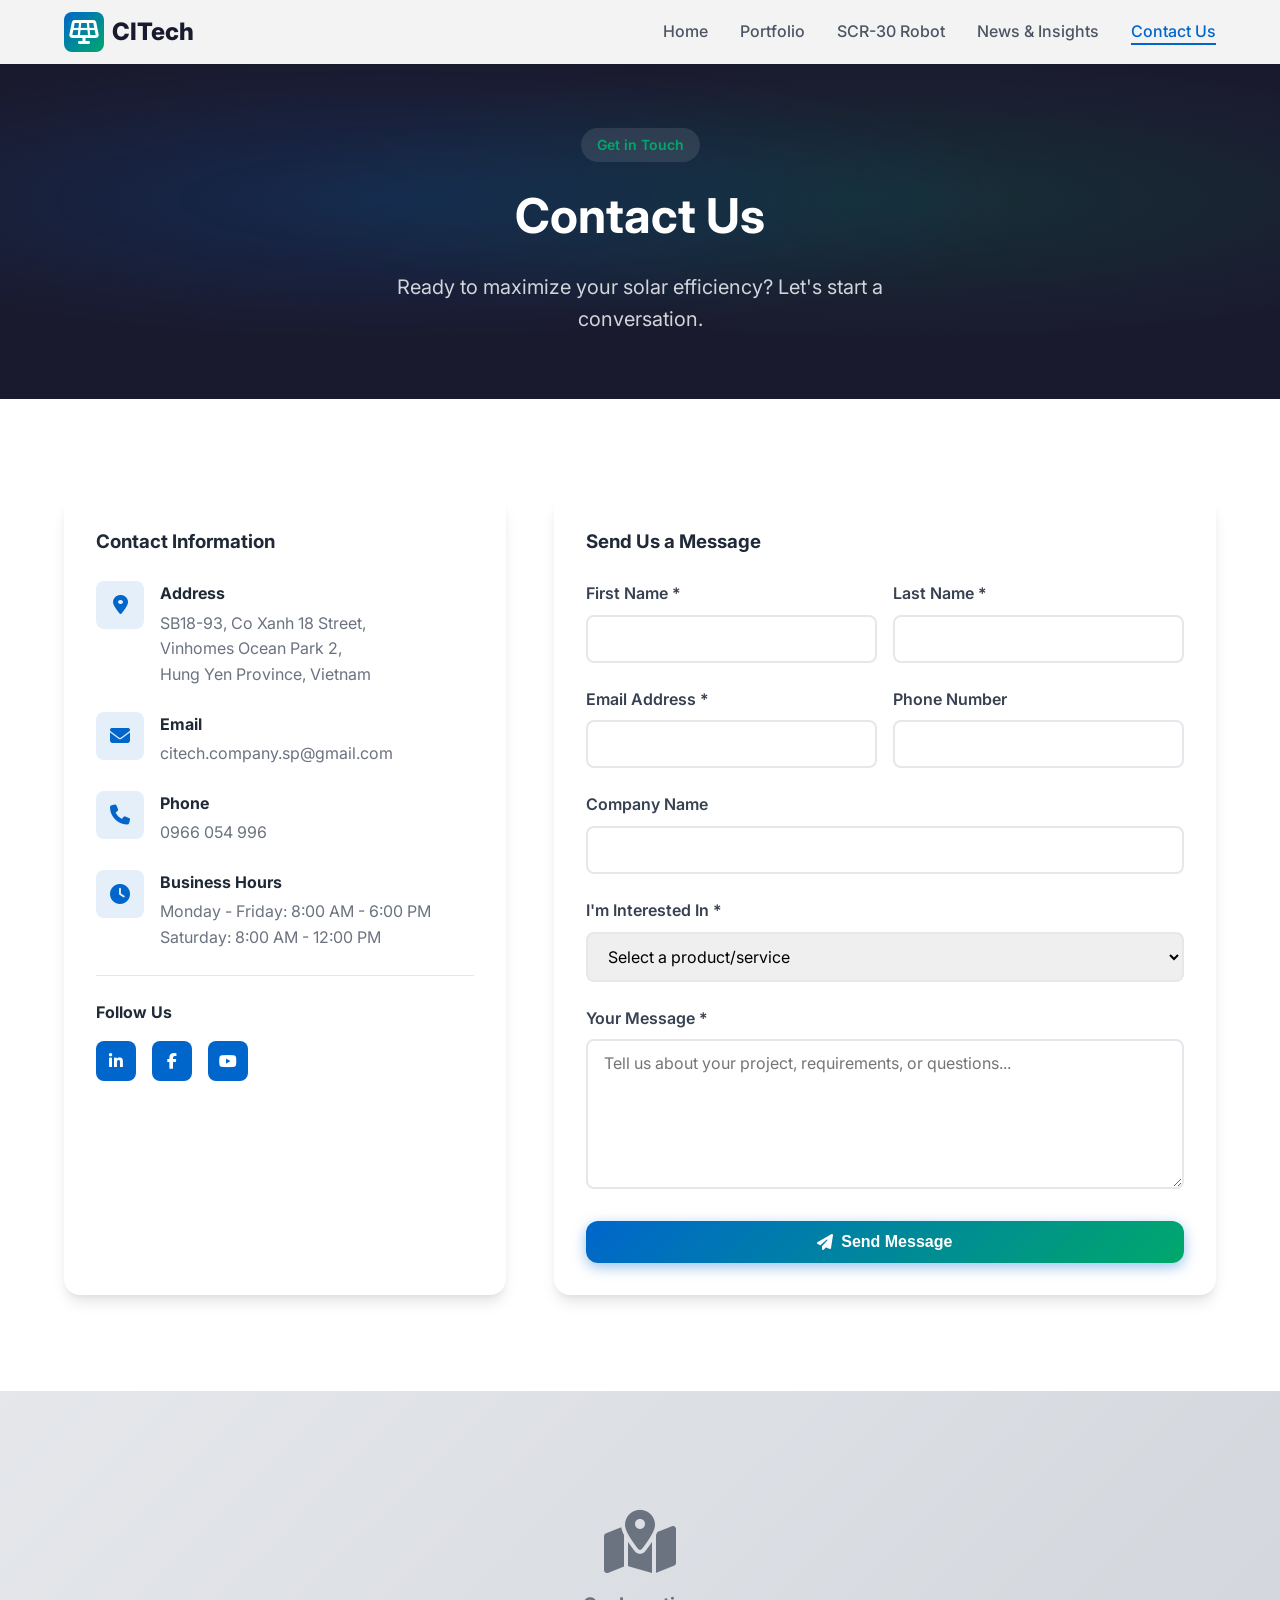
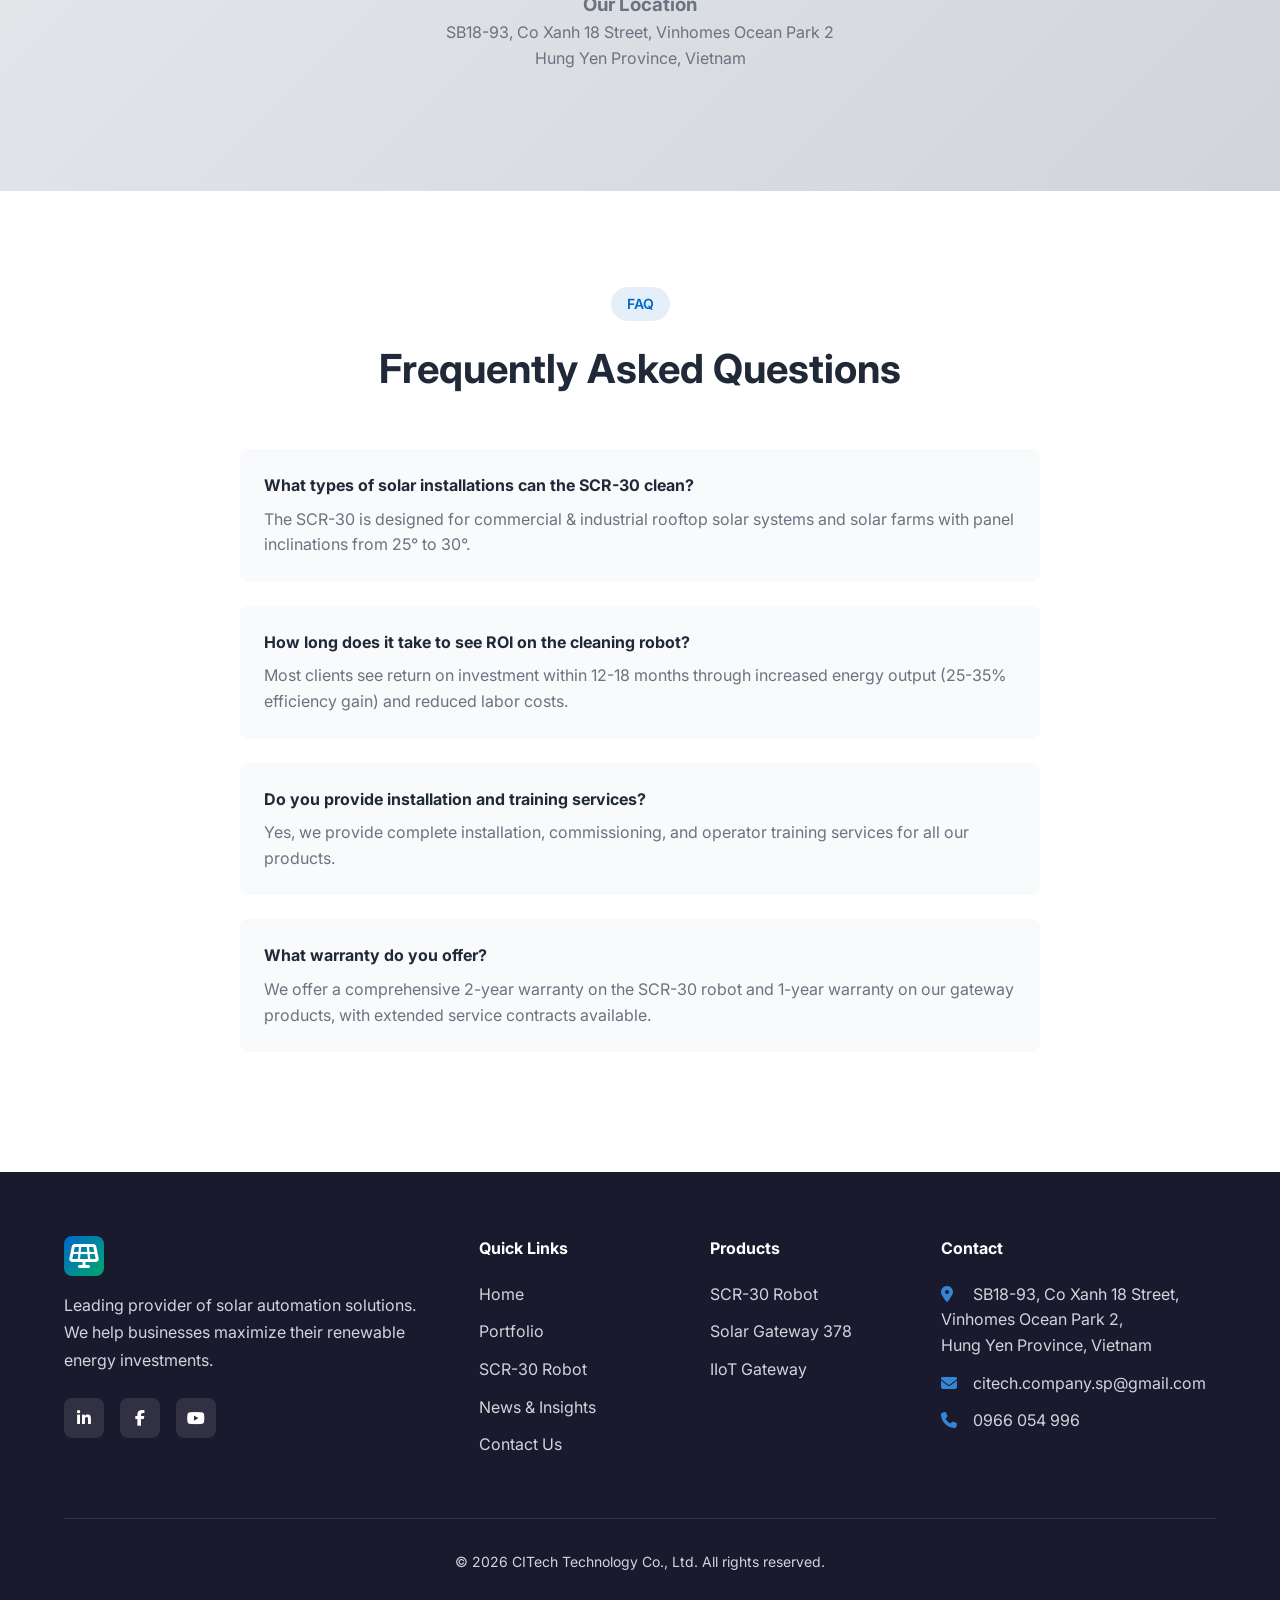
==== contact.html @ 05048d1f "Initial commit: CITech website with 5 pages" ====
<!DOCTYPE html>
<html lang="en">
<head>
    <meta charset="UTF-8">
    <meta name="viewport" content="width=device-width, initial-scale=1.0">
    <title>Contact Us - CITech</title>
    <link rel="stylesheet" href="css/style.css">
    <link rel="preconnect" href="https://fonts.googleapis.com">
    <link rel="preconnect" href="https://fonts.gstatic.com" crossorigin>
    <link href="https://fonts.googleapis.com/css2?family=Inter:wght@300;400;500;600;700;800&display=swap" rel="stylesheet">
    <link rel="stylesheet" href="https://cdnjs.cloudflare.com/ajax/libs/font-awesome/6.4.0/css/all.min.css">
</head>
<body>
    <!-- Navigation -->
    <nav class="navbar">
        <div class="container nav-container">
            <a href="index.html" class="logo">
                <span class="logo-icon"><i class="fas fa-solar-panel"></i></span>
                <span class="logo-text">CITech</span>
            </a>
            <button class="nav-toggle" id="navToggle">
                <span></span>
                <span></span>
                <span></span>
            </button>
            <ul class="nav-menu" id="navMenu">
                <li><a href="index.html" class="nav-link">Home</a></li>
                <li><a href="portfolio.html" class="nav-link">Portfolio</a></li>
                <li><a href="scr30.html" class="nav-link">SCR-30 Robot</a></li>
                <li><a href="news.html" class="nav-link">News & Insights</a></li>
                <li><a href="contact.html" class="nav-link active">Contact Us</a></li>
            </ul>
        </div>
    </nav>

    <!-- Page Header -->
    <header class="page-header">
        <div class="container">
            <div class="page-header-content">
                <span class="section-tag" style="background: rgba(255,255,255,0.1); color: var(--secondary);">Get in Touch</span>
                <h1>Contact Us</h1>
                <p>Ready to maximize your solar efficiency? Let's start a conversation.</p>
            </div>
        </div>
    </header>

    <!-- Contact Section -->
    <section class="section">
        <div class="container">
            <div class="contact-grid">
                <!-- Contact Info -->
                <div class="contact-info-card">
                    <h3 style="margin-bottom: 1.5rem; color: var(--gray-900);">Contact Information</h3>
                    
                    <div class="contact-info-item">
                        <div class="contact-info-icon">
                            <i class="fas fa-map-marker-alt"></i>
                        </div>
                        <div class="contact-info-content">
                            <h4>Address</h4>
                            <p>SB18-93, Co Xanh 18 Street,<br>Vinhomes Ocean Park 2,<br>Hung Yen Province, Vietnam</p>
                        </div>
                    </div>

                    <div class="contact-info-item">
                        <div class="contact-info-icon">
                            <i class="fas fa-envelope"></i>
                        </div>
                        <div class="contact-info-content">
                            <h4>Email</h4>
                            <p><a href="mailto:citech.company.sp@gmail.com">citech.company.sp@gmail.com</a></p>
                        </div>
                    </div>

                    <div class="contact-info-item">
                        <div class="contact-info-icon">
                            <i class="fas fa-phone"></i>
                        </div>
                        <div class="contact-info-content">
                            <h4>Phone</h4>
                            <p><a href="tel:+84966054996">0966 054 996</a></p>
                        </div>
                    </div>

                    <div class="contact-info-item">
                        <div class="contact-info-icon">
                            <i class="fas fa-clock"></i>
                        </div>
                        <div class="contact-info-content">
                            <h4>Business Hours</h4>
                            <p>Monday - Friday: 8:00 AM - 6:00 PM<br>Saturday: 8:00 AM - 12:00 PM</p>
                        </div>
                    </div>

                    <hr style="border: none; border-top: 1px solid var(--gray-300); margin: 1.5rem 0;">

                    <h4 style="margin-bottom: 1rem; color: var(--gray-900);">Follow Us</h4>
                    <div class="social-links">
                        <a href="#" class="social-link" style="background: var(--primary);"><i class="fab fa-linkedin-in"></i></a>
                        <a href="#" class="social-link" style="background: var(--primary);"><i class="fab fa-facebook-f"></i></a>
                        <a href="#" class="social-link" style="background: var(--primary);"><i class="fab fa-youtube"></i></a>
                    </div>
                </div>

                <!-- Contact Form -->
                <div class="contact-form-card">
                    <h3 style="margin-bottom: 1.5rem; color: var(--gray-900);">Send Us a Message</h3>
                    
                    <form id="contactForm">
                        <div class="form-row">
                            <div class="form-group">
                                <label for="firstName">First Name *</label>
                                <input type="text" id="firstName" name="firstName" required>
                            </div>
                            <div class="form-group">
                                <label for="lastName">Last Name *</label>
                                <input type="text" id="lastName" name="lastName" required>
                            </div>
                        </div>

                        <div class="form-row">
                            <div class="form-group">
                                <label for="email">Email Address *</label>
                                <input type="email" id="email" name="email" required>
                            </div>
                            <div class="form-group">
                                <label for="phone">Phone Number</label>
                                <input type="tel" id="phone" name="phone">
                            </div>
                        </div>

                        <div class="form-group">
                            <label for="company">Company Name</label>
                            <input type="text" id="company" name="company">
                        </div>

                        <div class="form-group">
                            <label for="interest">I'm Interested In *</label>
                            <select id="interest" name="interest" required>
                                <option value="">Select a product/service</option>
                                <option value="scr30">SCR-30 Solar Cleaning Robot</option>
                                <option value="gateway378">Solar Gateway 378</option>
                                <option value="iiot">Orange Pi R1 Plus IIoT Gateway</option>
                                <option value="consultation">General Consultation</option>
                                <option value="partnership">Partnership Opportunity</option>
                            </select>
                        </div>

                        <div class="form-group">
                            <label for="message">Your Message *</label>
                            <textarea id="message" name="message" placeholder="Tell us about your project, requirements, or questions..." required></textarea>
                        </div>

                        <button type="submit" class="btn btn-primary" style="width: 100%; justify-content: center;">
                            <i class="fas fa-paper-plane"></i>
                            Send Message
                        </button>
                    </form>
                </div>
            </div>
        </div>
    </section>

    <!-- Map Section -->
    <section style="padding: 0; background: var(--gray-200);">
        <div style="width: 100%; height: 400px; background: linear-gradient(135deg, var(--gray-300) 0%, var(--gray-400) 100%); display: flex; align-items: center; justify-content: center;">
            <div style="text-align: center; color: var(--gray-600);">
                <i class="fas fa-map-marked-alt" style="font-size: 4rem; margin-bottom: 1rem; display: block;"></i>
                <h3>Our Location</h3>
                <p>SB18-93, Co Xanh 18 Street, Vinhomes Ocean Park 2<br>Hung Yen Province, Vietnam</p>
            </div>
        </div>
    </section>

    <!-- FAQ Section -->
    <section class="section">
        <div class="container">
            <div class="section-header">
                <span class="section-tag">FAQ</span>
                <h2 class="section-title">Frequently Asked Questions</h2>
            </div>

            <div style="max-width: 800px; margin: 0 auto;">
                <div style="margin-bottom: 1.5rem; padding: 1.5rem; background: var(--gray-100); border-radius: var(--radius);">
                    <h4 style="margin-bottom: 0.5rem; color: var(--gray-900);">What types of solar installations can the SCR-30 clean?</h4>
                    <p style="color: var(--gray-600);">The SCR-30 is designed for commercial & industrial rooftop solar systems and solar farms with panel inclinations from 25° to 30°.</p>
                </div>

                <div style="margin-bottom: 1.5rem; padding: 1.5rem; background: var(--gray-100); border-radius: var(--radius);">
                    <h4 style="margin-bottom: 0.5rem; color: var(--gray-900);">How long does it take to see ROI on the cleaning robot?</h4>
                    <p style="color: var(--gray-600);">Most clients see return on investment within 12-18 months through increased energy output (25-35% efficiency gain) and reduced labor costs.</p>
                </div>

                <div style="margin-bottom: 1.5rem; padding: 1.5rem; background: var(--gray-100); border-radius: var(--radius);">
                    <h4 style="margin-bottom: 0.5rem; color: var(--gray-900);">Do you provide installation and training services?</h4>
                    <p style="color: var(--gray-600);">Yes, we provide complete installation, commissioning, and operator training services for all our products.</p>
                </div>

                <div style="margin-bottom: 1.5rem; padding: 1.5rem; background: var(--gray-100); border-radius: var(--radius);">
                    <h4 style="margin-bottom: 0.5rem; color: var(--gray-900);">What warranty do you offer?</h4>
                    <p style="color: var(--gray-600);">We offer a comprehensive 2-year warranty on the SCR-30 robot and 1-year warranty on our gateway products, with extended service contracts available.</p>
                </div>
            </div>
        </div>
    </section>

    <!-- Footer -->
    <footer class="footer">
        <div class="container">
            <div class="footer-grid">
                <div class="footer-brand">
                    <a href="index.html" class="logo">
                        <span class="logo-icon"><i class="fas fa-solar-panel"></i></span>
                        <span class="logo-text">CITech</span>
                    </a>
                    <p class="footer-desc">
                        Leading provider of solar automation solutions. 
                        We help businesses maximize their renewable energy investments.
                    </p>
                    <div class="social-links">
                        <a href="#" class="social-link"><i class="fab fa-linkedin-in"></i></a>
                        <a href="#" class="social-link"><i class="fab fa-facebook-f"></i></a>
                        <a href="#" class="social-link"><i class="fab fa-youtube"></i></a>
                    </div>
                </div>
                <div class="footer-links">
                    <h4>Quick Links</h4>
                    <ul>
                        <li><a href="index.html">Home</a></li>
                        <li><a href="portfolio.html">Portfolio</a></li>
                        <li><a href="scr30.html">SCR-30 Robot</a></li>
                        <li><a href="news.html">News & Insights</a></li>
                        <li><a href="contact.html">Contact Us</a></li>
                    </ul>
                </div>
                <div class="footer-links">
                    <h4>Products</h4>
                    <ul>
                        <li><a href="scr30.html">SCR-30 Robot</a></li>
                        <li><a href="contact.html">Solar Gateway 378</a></li>
                        <li><a href="contact.html">IIoT Gateway</a></li>
                    </ul>
                </div>
                <div class="footer-contact">
                    <h4>Contact</h4>
                    <ul>
                        <li>
                            <i class="fas fa-map-marker-alt"></i>
                            SB18-93, Co Xanh 18 Street,<br>
                            Vinhomes Ocean Park 2,<br>
                            Hung Yen Province, Vietnam
                        </li>
                        <li>
                            <i class="fas fa-envelope"></i>
                            <a href="mailto:citech.company.sp@gmail.com">citech.company.sp@gmail.com</a>
                        </li>
                        <li>
                            <i class="fas fa-phone"></i>
                            <a href="tel:+84966054996">0966 054 996</a>
                        </li>
                    </ul>
                </div>
            </div>
            <div class="footer-bottom">
                <p>&copy; 2026 CITech Technology Co., Ltd. All rights reserved.</p>
            </div>
        </div>
    </footer>

    <script src="js/main.js"></script>
</body>
</html>
---- css/style.css ----
:root {
    --primary: #0066cc;
    --primary-dark: #0052a3;
    --primary-light: #3385d6;
    --secondary: #00a86b;
    --accent: #ff6b35;
    --dark: #1a1a2e;
    --dark-light: #16213e;
    --gray-900: #1f2937;
    --gray-800: #374151;
    --gray-700: #4b5563;
    --gray-600: #6b7280;
    --gray-500: #9ca3af;
    --gray-400: #d1d5db;
    --gray-300: #e5e7eb;
    --gray-200: #f3f4f6;
    --gray-100: #f9fafb;
    --white: #ffffff;
    --gradient-primary: linear-gradient(135deg, #0066cc 0%, #00a86b 100%);
    --gradient-dark: linear-gradient(135deg, #1a1a2e 0%, #16213e 100%);
    --shadow-sm: 0 1px 2px 0 rgba(0, 0, 0, 0.05);
    --shadow: 0 4px 6px -1px rgba(0, 0, 0, 0.1), 0 2px 4px -1px rgba(0, 0, 0, 0.06);
    --shadow-md: 0 10px 15px -3px rgba(0, 0, 0, 0.1), 0 4px 6px -2px rgba(0, 0, 0, 0.05);
    --shadow-lg: 0 20px 25px -5px rgba(0, 0, 0, 0.1), 0 10px 10px -5px rgba(0, 0, 0, 0.04);
    --shadow-xl: 0 25px 50px -12px rgba(0, 0, 0, 0.25);
    --radius-sm: 0.375rem;
    --radius: 0.5rem;
    --radius-md: 0.75rem;
    --radius-lg: 1rem;
    --radius-xl: 1.5rem;
    --transition: all 0.3s ease;
}

* {
    margin: 0;
    padding: 0;
    box-sizing: border-box;
}

html {
    scroll-behavior: smooth;
}

body {
    font-family: 'Inter', -apple-system, BlinkMacSystemFont, 'Segoe UI', Roboto, sans-serif;
    line-height: 1.6;
    color: var(--gray-800);
    background: var(--white);
}

.container {
    max-width: 1200px;
    margin: 0 auto;
    padding: 0 1.5rem;
}

/* Navigation */
.navbar {
    position: fixed;
    top: 0;
    left: 0;
    right: 0;
    background: rgba(255, 255, 255, 0.95);
    backdrop-filter: blur(10px);
    box-shadow: var(--shadow-sm);
    z-index: 1000;
    transition: var(--transition);
}

.nav-container {
    display: flex;
    justify-content: space-between;
    align-items: center;
    height: 4rem;
}

.logo {
    display: flex;
    align-items: center;
    gap: 0.5rem;
    text-decoration: none;
    color: var(--dark);
    font-weight: 800;
    font-size: 1.5rem;
}

.logo-icon {
    width: 2.5rem;
    height: 2.5rem;
    background: var(--gradient-primary);
    border-radius: var(--radius);
    display: flex;
    align-items: center;
    justify-content: center;
    color: var(--white);
}

.nav-menu {
    display: flex;
    list-style: none;
    gap: 2rem;
}

.nav-link {
    text-decoration: none;
    color: var(--gray-700);
    font-weight: 500;
    transition: var(--transition);
    position: relative;
}

.nav-link:hover,
.nav-link.active {
    color: var(--primary);
}

.nav-link::after {
    content: '';
    position: absolute;
    bottom: -4px;
    left: 0;
    width: 0;
    height: 2px;
    background: var(--primary);
    transition: var(--transition);
}

.nav-link:hover::after,
.nav-link.active::after {
    width: 100%;
}

.nav-toggle {
    display: none;
    flex-direction: column;
    gap: 4px;
    background: none;
    border: none;
    cursor: pointer;
    padding: 0.5rem;
}

.nav-toggle span {
    width: 24px;
    height: 2px;
    background: var(--gray-800);
    transition: var(--transition);
}

/* Buttons */
.btn {
    display: inline-flex;
    align-items: center;
    gap: 0.5rem;
    padding: 0.75rem 1.5rem;
    font-size: 1rem;
    font-weight: 600;
    text-decoration: none;
    border-radius: var(--radius-md);
    transition: var(--transition);
    cursor: pointer;
    border: none;
}

.btn-primary {
    background: var(--gradient-primary);
    color: var(--white);
    box-shadow: 0 4px 14px rgba(0, 102, 204, 0.4);
}

.btn-primary:hover {
    transform: translateY(-2px);
    box-shadow: 0 6px 20px rgba(0, 102, 204, 0.5);
}

.btn-secondary {
    background: var(--gray-100);
    color: var(--primary);
}

.btn-secondary:hover {
    background: var(--gray-200);
}

.btn-outline {
    background: transparent;
    color: var(--white);
    border: 2px solid rgba(255, 255, 255, 0.3);
}

.btn-outline:hover {
    background: rgba(255, 255, 255, 0.1);
    border-color: var(--white);
}

.btn-large {
    padding: 1rem 2rem;
    font-size: 1.125rem;
}

/* Hero Section */
.hero {
    min-height: 100vh;
    display: flex;
    align-items: center;
    position: relative;
    background: var(--dark);
    overflow: hidden;
}

.hero-bg {
    position: absolute;
    inset: 0;
    background: 
        radial-gradient(ellipse at 20% 50%, rgba(0, 102, 204, 0.15) 0%, transparent 50%),
        radial-gradient(ellipse at 80% 20%, rgba(0, 168, 107, 0.1) 0%, transparent 40%),
        radial-gradient(ellipse at 60% 80%, rgba(255, 107, 53, 0.08) 0%, transparent 40%);
}

.hero-gradient {
    position: absolute;
    inset: 0;
    background: linear-gradient(135deg, rgba(26, 26, 46, 0.97) 0%, rgba(22, 33, 62, 0.95) 100%);
}

.hero-content {
    position: relative;
    z-index: 1;
    padding-top: 4rem;
    max-width: 800px;
}

.hero-badge {
    display: inline-flex;
    align-items: center;
    gap: 0.5rem;
    padding: 0.5rem 1rem;
    background: rgba(0, 168, 107, 0.2);
    color: var(--secondary);
    font-size: 0.875rem;
    font-weight: 600;
    border-radius: 2rem;
    margin-bottom: 1.5rem;
    border: 1px solid rgba(0, 168, 107, 0.3);
}

.hero-title {
    font-size: clamp(2.5rem, 5vw, 4rem);
    font-weight: 800;
    line-height: 1.1;
    color: var(--white);
    margin-bottom: 1.5rem;
}

.hero-title .highlight {
    background: var(--gradient-primary);
    -webkit-background-clip: text;
    -webkit-text-fill-color: transparent;
    background-clip: text;
}

.hero-subtitle {
    font-size: 1.25rem;
    color: var(--gray-400);
    margin-bottom: 2rem;
    line-height: 1.7;
}

.hero-subtitle strong {
    color: var(--white);
}

.hero-cta {
    display: flex;
    gap: 1rem;
    flex-wrap: wrap;
    margin-bottom: 3rem;
}

.hero-stats {
    display: grid;
    grid-template-columns: repeat(4, 1fr);
    gap: 2rem;
    padding-top: 2rem;
    border-top: 1px solid rgba(255, 255, 255, 0.1);
}

.stat-item {
    text-align: center;
}

.stat-number {
    display: block;
    font-size: 2rem;
    font-weight: 800;
    color: var(--white);
}

.stat-label {
    font-size: 0.875rem;
    color: var(--gray-500);
}

.hero-scroll {
    position: absolute;
    bottom: 2rem;
    left: 50%;
    transform: translateX(-50%);
}

.scroll-indicator {
    display: flex;
    flex-direction: column;
    align-items: center;
    gap: 0.5rem;
    color: var(--gray-500);
    text-decoration: none;
    font-size: 0.875rem;
    transition: var(--transition);
}

.scroll-indicator:hover {
    color: var(--white);
}

.scroll-indicator i {
    animation: bounce 2s infinite;
}

@keyframes bounce {
    0%, 20%, 50%, 80%, 100% { transform: translateY(0); }
    40% { transform: translateY(-10px); }
    60% { transform: translateY(-5px); }
}

/* Sections */
.section {
    padding: 6rem 0;
}

.section-dark {
    background: var(--dark);
    color: var(--white);
}

.section-header {
    text-align: center;
    max-width: 600px;
    margin: 0 auto 3rem;
}

.section-header.light .section-title,
.section-header.light .section-desc {
    color: var(--white);
}

.section-tag {
    display: inline-block;
    padding: 0.375rem 1rem;
    background: rgba(0, 102, 204, 0.1);
    color: var(--primary);
    font-size: 0.875rem;
    font-weight: 600;
    border-radius: 2rem;
    margin-bottom: 1rem;
}

.section-dark .section-tag {
    background: rgba(255, 255, 255, 0.1);
    color: var(--secondary);
}

.section-title {
    font-size: 2.5rem;
    font-weight: 700;
    color: var(--gray-900);
    margin-bottom: 1rem;
}

.section-desc {
    color: var(--gray-600);
    font-size: 1.125rem;
}

/* Products Grid */
.products-grid {
    display: grid;
    grid-template-columns: repeat(auto-fit, minmax(350px, 1fr));
    gap: 2rem;
}

.product-card {
    background: var(--white);
    border-radius: var(--radius-lg);
    overflow: hidden;
    box-shadow: var(--shadow-md);
    transition: var(--transition);
}

.product-card:hover {
    transform: translateY(-8px);
    box-shadow: var(--shadow-xl);
}

.product-card.featured {
    grid-column: 1 / -1;
    display: grid;
    grid-template-columns: 1fr 1fr;
}

.product-image {
    position: relative;
    height: 280px;
    background: var(--gradient-dark);
    overflow: hidden;
}

.product-card.featured .product-image {
    height: auto;
}

.product-placeholder {
    width: 100%;
    height: 100%;
    display: flex;
    align-items: center;
    justify-content: center;
    font-size: 6rem;
    color: var(--primary-light);
    background: linear-gradient(135deg, rgba(0, 102, 204, 0.1) 0%, rgba(0, 168, 107, 0.1) 100%);
}

.product-placeholder.gateway {
    color: var(--secondary);
}

.product-placeholder.iiot {
    color: var(--accent);
}

.product-badge {
    position: absolute;
    top: 1rem;
    right: 1rem;
    padding: 0.375rem 1rem;
    background: var(--accent);
    color: var(--white);
    font-size: 0.75rem;
    font-weight: 700;
    text-transform: uppercase;
    border-radius: var(--radius-sm);
}

.product-content {
    padding: 2rem;
}

.product-title {
    font-size: 1.5rem;
    font-weight: 700;
    color: var(--gray-900);
    margin-bottom: 1rem;
}

.product-desc {
    color: var(--gray-600);
    margin-bottom: 1.5rem;
    line-height: 1.7;
}

.product-features {
    list-style: none;
    margin-bottom: 1.5rem;
}

.product-features li {
    display: flex;
    align-items: center;
    gap: 0.75rem;
    margin-bottom: 0.75rem;
    color: var(--gray-700);
}

.product-features i {
    color: var(--secondary);
}

/* Features Grid */
.features-grid {
    display: grid;
    grid-template-columns: repeat(auto-fit, minmax(250px, 1fr));
    gap: 2rem;
}

.feature-card {
    text-align: center;
    padding: 2rem;
    background: rgba(255, 255, 255, 0.05);
    border-radius: var(--radius-lg);
    border: 1px solid rgba(255, 255, 255, 0.1);
    transition: var(--transition);
}

.feature-card:hover {
    background: rgba(255, 255, 255, 0.1);
    transform: translateY(-4px);
}

.feature-icon {
    width: 4rem;
    height: 4rem;
    margin: 0 auto 1.5rem;
    background: var(--gradient-primary);
    border-radius: var(--radius-md);
    display: flex;
    align-items: center;
    justify-content: center;
    font-size: 1.75rem;
    color: var(--white);
}

.feature-card h3 {
    font-size: 1.25rem;
    margin-bottom: 0.75rem;
}

.feature-card p {
    color: var(--gray-400);
    font-size: 0.9375rem;
}

/* CTA Section */
.cta-section {
    padding: 5rem 0;
    background: var(--gradient-primary);
    text-align: center;
}

.cta-content h2 {
    font-size: 2.5rem;
    color: var(--white);
    margin-bottom: 1rem;
}

.cta-content p {
    font-size: 1.25rem;
    color: rgba(255, 255, 255, 0.9);
    margin-bottom: 2rem;
    max-width: 600px;
    margin-left: auto;
    margin-right: auto;
}

.cta-section .btn-primary {
    background: var(--white);
    color: var(--primary);
}

.cta-section .btn-primary:hover {
    background: var(--gray-100);
}

/* Footer */
.footer {
    background: var(--dark);
    color: var(--gray-400);
    padding: 4rem 0 2rem;
}

.footer-grid {
    display: grid;
    grid-template-columns: 2fr 1fr 1fr 1.5fr;
    gap: 3rem;
    margin-bottom: 3rem;
}

.footer-brand .logo {
    margin-bottom: 1rem;
}

.footer-desc {
    line-height: 1.7;
    margin-bottom: 1.5rem;
}

.social-links {
    display: flex;
    gap: 1rem;
}

.social-link {
    width: 2.5rem;
    height: 2.5rem;
    background: rgba(255, 255, 255, 0.1);
    border-radius: var(--radius);
    display: flex;
    align-items: center;
    justify-content: center;
    color: var(--white);
    text-decoration: none;
    transition: var(--transition);
}

.social-link:hover {
    background: var(--primary);
    transform: translateY(-2px);
}

.footer-links h4,
.footer-contact h4 {
    color: var(--white);
    font-size: 1rem;
    margin-bottom: 1.25rem;
}

.footer-links ul,
.footer-contact ul {
    list-style: none;
}

.footer-links li,
.footer-contact li {
    margin-bottom: 0.75rem;
}

.footer-links a,
.footer-contact a {
    color: var(--gray-400);
    text-decoration: none;
    transition: var(--transition);
}

.footer-links a:hover,
.footer-contact a:hover {
    color: var(--primary-light);
}

.footer-contact i {
    width: 1.25rem;
    margin-right: 0.5rem;
    color: var(--primary-light);
}

.footer-bottom {
    padding-top: 2rem;
    border-top: 1px solid rgba(255, 255, 255, 0.1);
    text-align: center;
    font-size: 0.875rem;
}

/* Page Header */
.page-header {
    padding: 8rem 0 4rem;
    background: var(--dark);
    text-align: center;
    position: relative;
    overflow: hidden;
}

.page-header::before {
    content: '';
    position: absolute;
    inset: 0;
    background: 
        radial-gradient(ellipse at 30% 50%, rgba(0, 102, 204, 0.2) 0%, transparent 50%),
        radial-gradient(ellipse at 70% 50%, rgba(0, 168, 107, 0.15) 0%, transparent 50%);
}

.page-header-content {
    position: relative;
    z-index: 1;
}

.page-header h1 {
    font-size: 3rem;
    color: var(--white);
    margin-bottom: 1rem;
}

.page-header p {
    font-size: 1.25rem;
    color: var(--gray-400);
    max-width: 600px;
    margin: 0 auto;
}

/* Portfolio Grid */
.portfolio-grid {
    display: grid;
    grid-template-columns: repeat(auto-fit, minmax(350px, 1fr));
    gap: 2rem;
}

.portfolio-card {
    background: var(--white);
    border-radius: var(--radius-lg);
    overflow: hidden;
    box-shadow: var(--shadow-md);
    transition: var(--transition);
}

.portfolio-card:hover {
    transform: translateY(-8px);
    box-shadow: var(--shadow-xl);
}

.portfolio-image {
    height: 240px;
    background: var(--gradient-dark);
    position: relative;
    overflow: hidden;
}

.portfolio-placeholder {
    width: 100%;
    height: 100%;
    display: flex;
    align-items: center;
    justify-content: center;
    font-size: 4rem;
    color: var(--primary-light);
    background: linear-gradient(135deg, rgba(0, 102, 204, 0.1) 0%, rgba(0, 168, 107, 0.1) 100%);
}

.portfolio-content {
    padding: 1.5rem;
}

.portfolio-meta {
    display: flex;
    gap: 1rem;
    margin-bottom: 0.75rem;
    font-size: 0.875rem;
    color: var(--gray-500);
}

.portfolio-meta i {
    margin-right: 0.25rem;
}

.portfolio-content h3 {
    font-size: 1.25rem;
    color: var(--gray-900);
    margin-bottom: 0.75rem;
}

.portfolio-content p {
    color: var(--gray-600);
    font-size: 0.9375rem;
    line-height: 1.6;
}

/* News Grid */
.news-grid {
    display: grid;
    grid-template-columns: repeat(auto-fit, minmax(350px, 1fr));
    gap: 2rem;
}

.news-card {
    background: var(--white);
    border-radius: var(--radius-lg);
    overflow: hidden;
    box-shadow: var(--shadow-md);
    transition: var(--transition);
}

.news-card:hover {
    transform: translateY(-8px);
    box-shadow: var(--shadow-xl);
}

.news-image {
    height: 200px;
    background: var(--gradient-dark);
    position: relative;
    overflow: hidden;
}

.news-placeholder {
    width: 100%;
    height: 100%;
    display: flex;
    align-items: center;
    justify-content: center;
    font-size: 3rem;
    color: var(--primary-light);
    background: linear-gradient(135deg, rgba(0, 102, 204, 0.1) 0%, rgba(0, 168, 107, 0.1) 100%);
}

.news-category {
    position: absolute;
    top: 1rem;
    left: 1rem;
    padding: 0.375rem 0.75rem;
    background: var(--primary);
    color: var(--white);
    font-size: 0.75rem;
    font-weight: 600;
    border-radius: var(--radius-sm);
}

.news-content {
    padding: 1.5rem;
}

.news-date {
    font-size: 0.875rem;
    color: var(--gray-500);
    margin-bottom: 0.5rem;
}

.news-content h3 {
    font-size: 1.25rem;
    color: var(--gray-900);
    margin-bottom: 0.75rem;
    line-height: 1.4;
}

.news-content p {
    color: var(--gray-600);
    font-size: 0.9375rem;
    line-height: 1.6;
    margin-bottom: 1rem;
}

.read-more {
    display: inline-flex;
    align-items: center;
    gap: 0.5rem;
    color: var(--primary);
    font-weight: 600;
    text-decoration: none;
    transition: var(--transition);
}

.read-more:hover {
    gap: 0.75rem;
}

/* Contact Section */
.contact-grid {
    display: grid;
    grid-template-columns: 1fr 1.5fr;
    gap: 3rem;
}

.contact-info-card {
    background: var(--white);
    padding: 2rem;
    border-radius: var(--radius-lg);
    box-shadow: var(--shadow-md);
}

.contact-info-item {
    display: flex;
    gap: 1rem;
    margin-bottom: 1.5rem;
}

.contact-info-item:last-child {
    margin-bottom: 0;
}

.contact-info-icon {
    width: 3rem;
    height: 3rem;
    background: rgba(0, 102, 204, 0.1);
    border-radius: var(--radius);
    display: flex;
    align-items: center;
    justify-content: center;
    font-size: 1.25rem;
    color: var(--primary);
    flex-shrink: 0;
}

.contact-info-content h4 {
    font-size: 1rem;
    color: var(--gray-900);
    margin-bottom: 0.25rem;
}

.contact-info-content p,
.contact-info-content a {
    color: var(--gray-600);
    text-decoration: none;
    line-height: 1.6;
}

.contact-info-content a:hover {
    color: var(--primary);
}

.contact-form-card {
    background: var(--white);
    padding: 2rem;
    border-radius: var(--radius-lg);
    box-shadow: var(--shadow-md);
}

.form-group {
    margin-bottom: 1.5rem;
}

.form-group label {
    display: block;
    font-weight: 600;
    color: var(--gray-800);
    margin-bottom: 0.5rem;
}

.form-group input,
.form-group textarea,
.form-group select {
    width: 100%;
    padding: 0.75rem 1rem;
    border: 2px solid var(--gray-300);
    border-radius: var(--radius);
    font-size: 1rem;
    transition: var(--transition);
    font-family: inherit;
}

.form-group input:focus,
.form-group textarea:focus,
.form-group select:focus {
    outline: none;
    border-color: var(--primary);
}

.form-group textarea {
    min-height: 150px;
    resize: vertical;
}

.form-row {
    display: grid;
    grid-template-columns: 1fr 1fr;
    gap: 1rem;
}

/* SCR-30 Product Page */
.product-hero {
    padding: 8rem 0 4rem;
    background: var(--dark);
}

.product-hero-grid {
    display: grid;
    grid-template-columns: 1fr 1fr;
    gap: 4rem;
    align-items: center;
}

.product-hero-content {
    color: var(--white);
}

.product-hero-badge {
    display: inline-flex;
    align-items: center;
    gap: 0.5rem;
    padding: 0.5rem 1rem;
    background: var(--accent);
    color: var(--white);
    font-size: 0.875rem;
    font-weight: 600;
    border-radius: 2rem;
    margin-bottom: 1.5rem;
}

.product-hero-title {
    font-size: 3rem;
    font-weight: 800;
    margin-bottom: 1rem;
}

.product-hero-subtitle {
    font-size: 1.25rem;
    color: var(--gray-400);
    margin-bottom: 2rem;
}

.product-hero-specs {
    display: grid;
    grid-template-columns: repeat(2, 1fr);
    gap: 1rem;
    margin-bottom: 2rem;
}

.spec-item {
    display: flex;
    align-items: center;
    gap: 0.75rem;
    padding: 1rem;
    background: rgba(255, 255, 255, 0.05);
    border-radius: var(--radius);
    border: 1px solid rgba(255, 255, 255, 0.1);
}

.spec-item i {
    width: 2.5rem;
    height: 2.5rem;
    background: var(--gradient-primary);
    border-radius: var(--radius);
    display: flex;
    align-items: center;
    justify-content: center;
    font-size: 1rem;
    flex-shrink: 0;
}

.spec-item span {
    font-size: 0.875rem;
    color: var(--gray-400);
}

.spec-item strong {
    display: block;
    color: var(--white);
    font-size: 1rem;
}

.product-hero-image {
    position: relative;
}

.product-hero-placeholder {
    aspect-ratio: 4/3;
    background: linear-gradient(135deg, rgba(0, 102, 204, 0.2) 0%, rgba(0, 168, 107, 0.2) 100%);
    border-radius: var(--radius-lg);
    display: flex;
    align-items: center;
    justify-content: center;
    font-size: 8rem;
    color: var(--primary-light);
    border: 1px solid rgba(255, 255, 255, 0.1);
}

/* Specifications Table */
.specs-table {
    width: 100%;
    border-collapse: collapse;
    margin-top: 1rem;
}

.specs-table th,
.specs-table td {
    padding: 1rem 1.5rem;
    text-align: left;
    border-bottom: 1px solid var(--gray-300);
}

.specs-table th {
    background: var(--gray-100);
    font-weight: 600;
    color: var(--gray-800);
    width: 40%;
}

.specs-table td {
    color: var(--gray-700);
}

/* Tabs */
.tabs {
    display: flex;
    gap: 1rem;
    margin-bottom: 2rem;
    border-bottom: 2px solid var(--gray-300);
}

.tab {
    padding: 1rem 1.5rem;
    background: none;
    border: none;
    font-size: 1rem;
    font-weight: 600;
    color: var(--gray-500);
    cursor: pointer;
    position: relative;
    transition: var(--transition);
}

.tab:hover {
    color: var(--primary);
}

.tab.active {
    color: var(--primary);
}

.tab.active::after {
    content: '';
    position: absolute;
    bottom: -2px;
    left: 0;
    right: 0;
    height: 2px;
    background: var(--primary);
}

.tab-content {
    display: none;
}

.tab-content.active {
    display: block;
}

/* Responsive */
@media (max-width: 1024px) {
    .footer-grid {
        grid-template-columns: repeat(2, 1fr);
    }
    
    .product-hero-grid {
        grid-template-columns: 1fr;
        gap: 2rem;
    }
    
    .contact-grid {
        grid-template-columns: 1fr;
    }
}

@media (max-width: 768px) {
    .nav-menu {
        position: fixed;
        top: 4rem;
        left: 0;
        right: 0;
        background: var(--white);
        flex-direction: column;
        padding: 1.5rem;
        gap: 1rem;
        box-shadow: var(--shadow-lg);
        transform: translateY(-100%);
        opacity: 0;
        visibility: hidden;
        transition: var(--transition);
    }
    
    .nav-menu.active {
        transform: translateY(0);
        opacity: 1;
        visibility: visible;
    }
    
    .nav-toggle {
        display: flex;
    }
    
    .hero-stats {
        grid-template-columns: repeat(2, 1fr);
    }
    
    .product-card.featured {
        grid-template-columns: 1fr;
    }
    
    .products-grid {
        grid-template-columns: 1fr;
    }
    
    .features-grid {
        grid-template-columns: 1fr;
    }
    
    .footer-grid {
        grid-template-columns: 1fr;
        gap: 2rem;
    }
    
    .section {
        padding: 4rem 0;
    }
    
    .form-row {
        grid-template-columns: 1fr;
    }
    
    .product-hero-specs {
        grid-template-columns: 1fr;
    }
}

@media (max-width: 480px) {
    .hero-title {
        font-size: 2rem;
    }
    
    .hero-stats {
        grid-template-columns: 1fr 1fr;
        gap: 1rem;
    }
    
    .stat-number {
        font-size: 1.5rem;
    }
    
    .section-title {
        font-size: 1.75rem;
    }
    
    .page-header h1 {
        font-size: 2rem;
    }
    
    .product-hero-title {
        font-size: 2rem;
    }
}
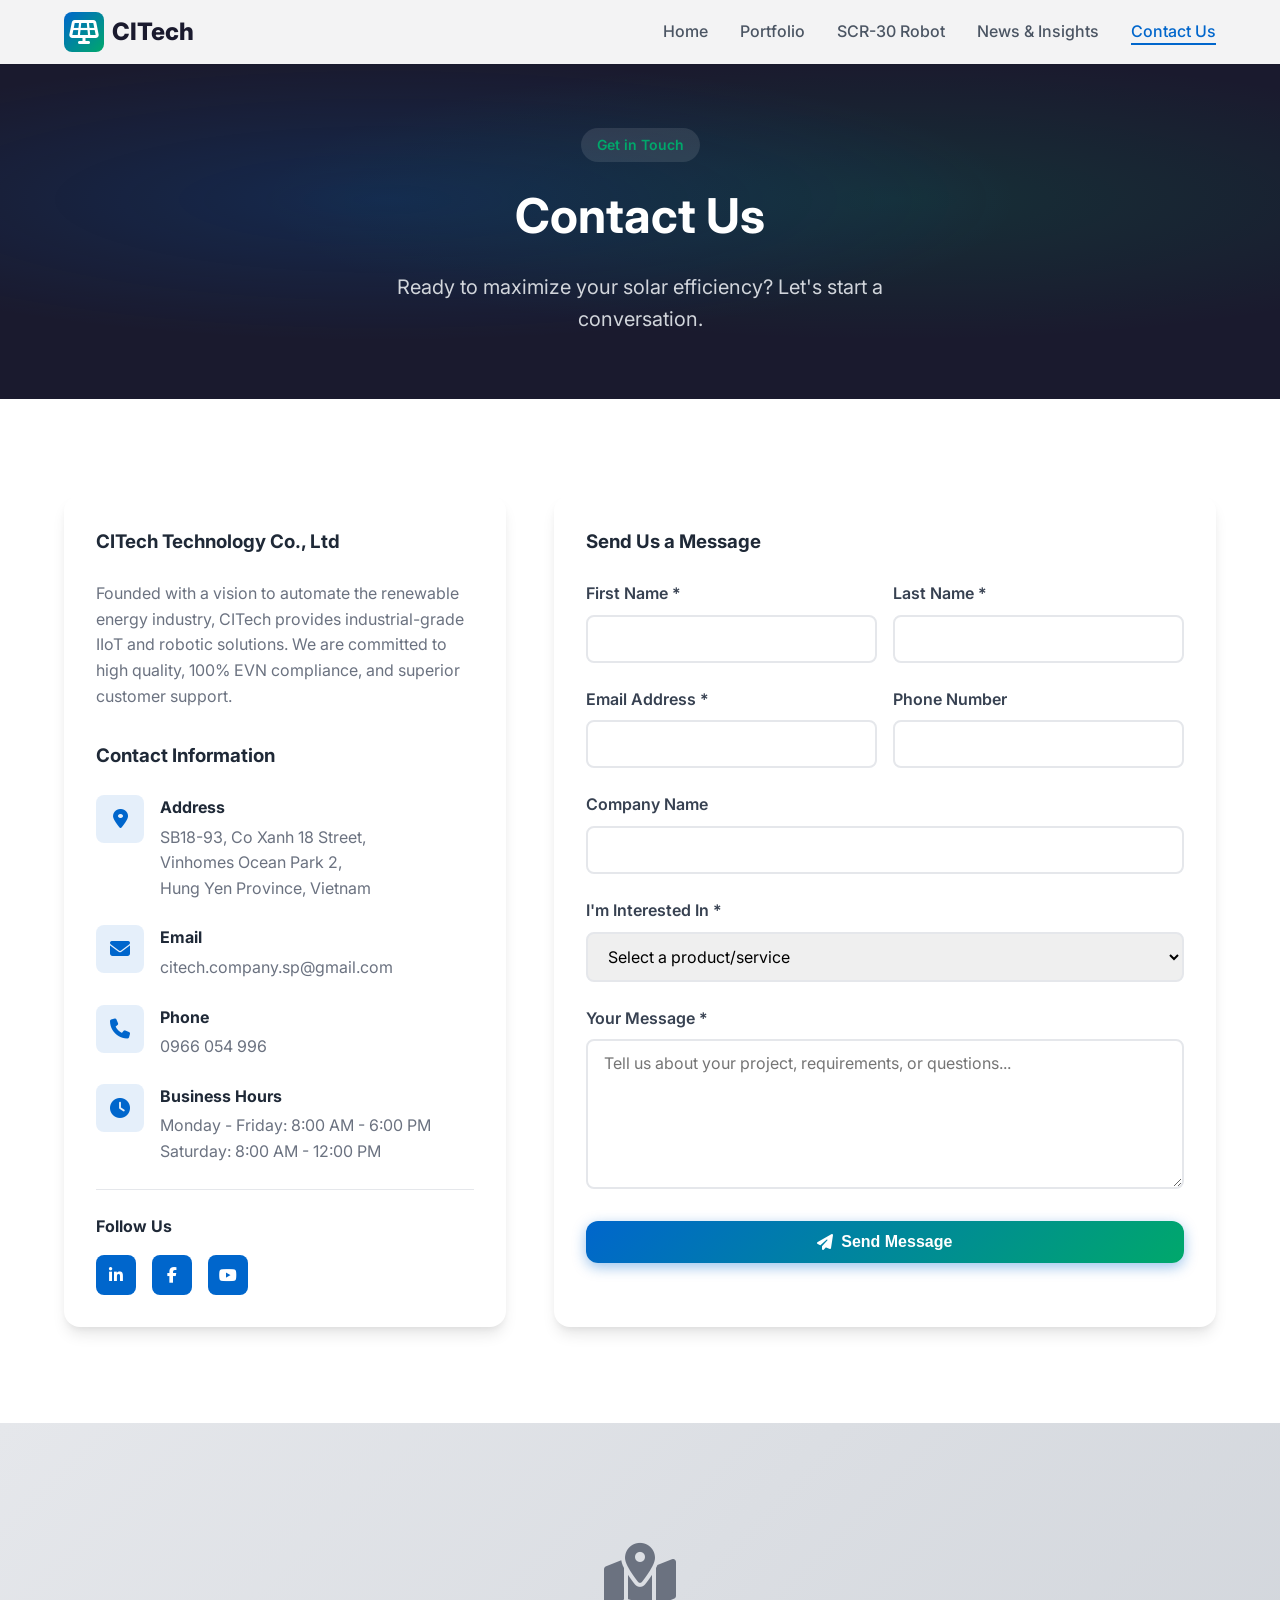
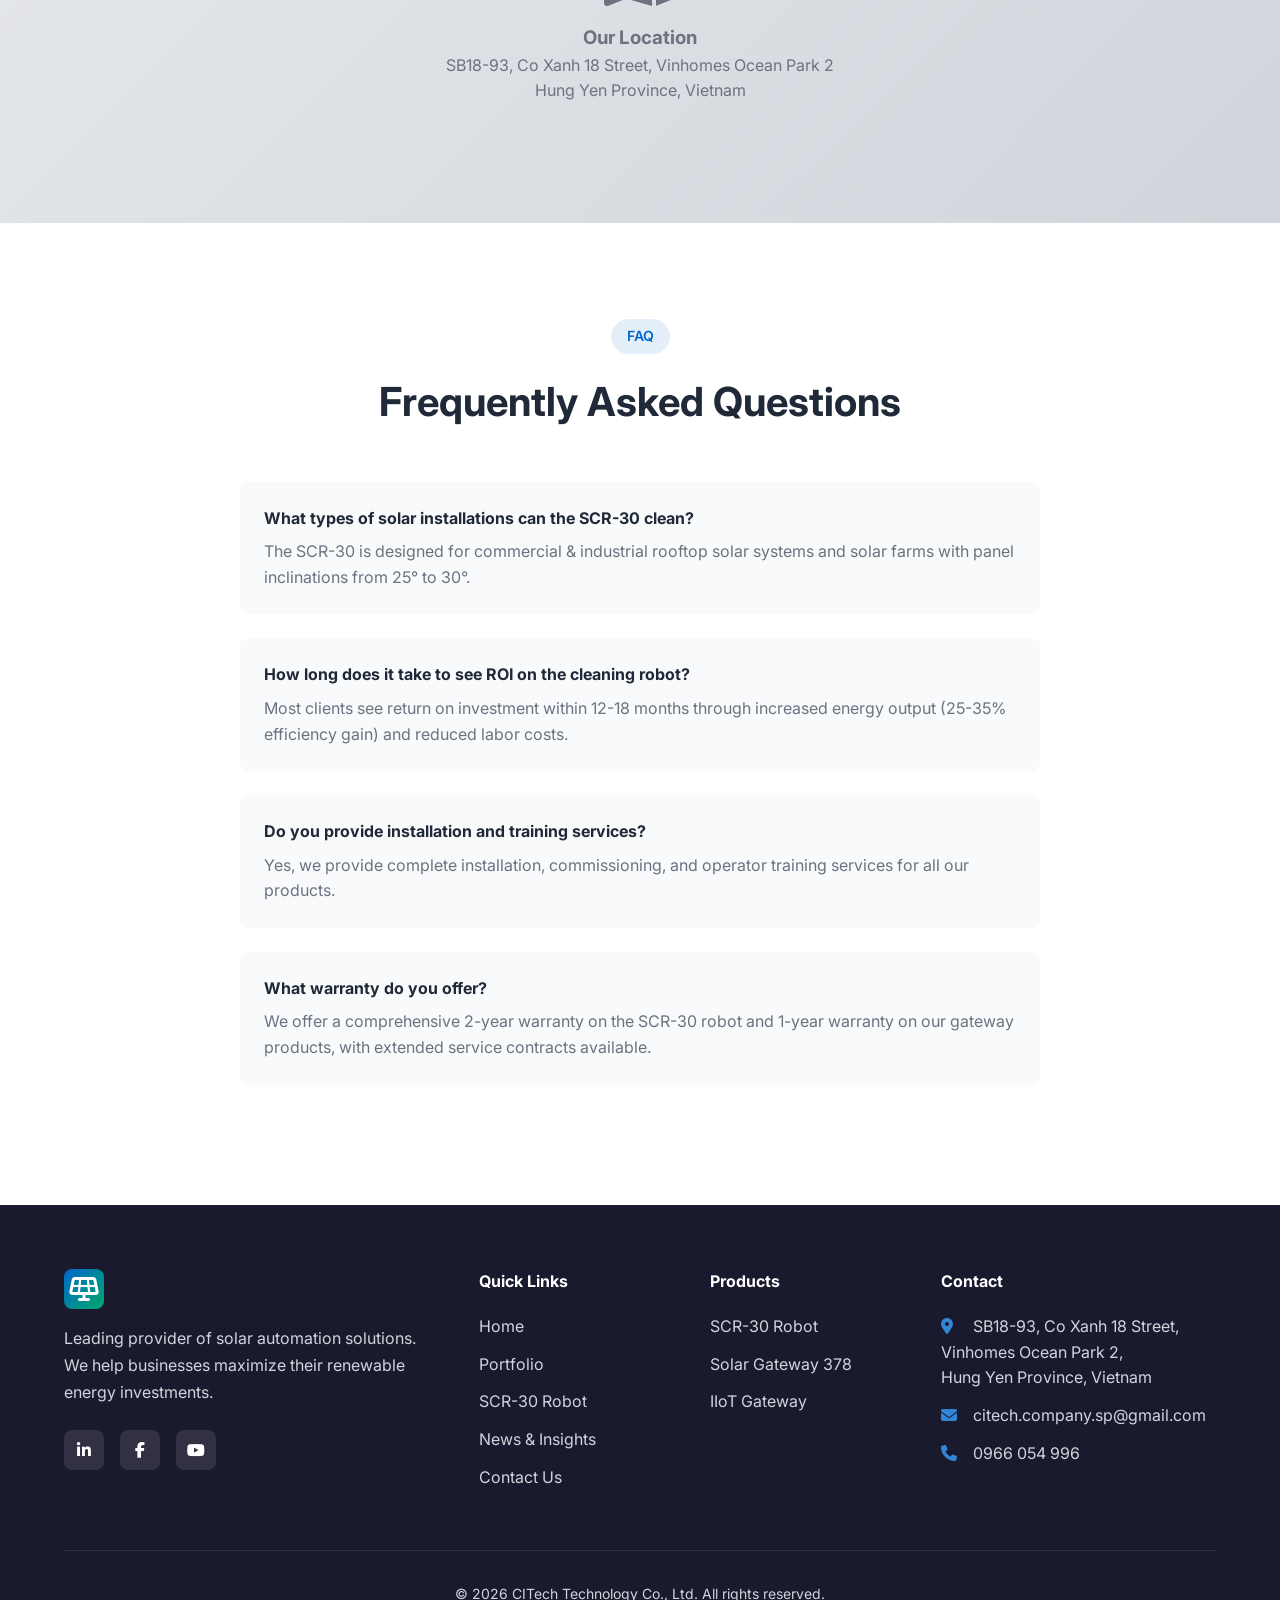
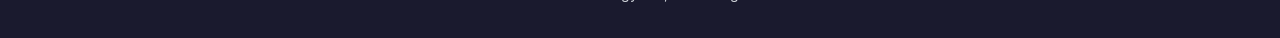
==== commit cf916267: "feat: phase 1 - content update for SCR-30, Solar Gateway 378 and CITech info" ====
--- a/contact.html
+++ b/contact.html
@@ -50,6 +50,11 @@
             <div class="contact-grid">
                 <!-- Contact Info -->
                 <div class="contact-info-card">
+                    <h3 style="margin-bottom: 1.5rem; color: var(--gray-900);">CITech Technology Co., Ltd</h3>
+                    <p style="margin-bottom: 2rem; color: var(--gray-600); line-height: 1.6;">
+                        Founded with a vision to automate the renewable energy industry, CITech provides industrial-grade IIoT and robotic solutions. We are committed to high quality, 100% EVN compliance, and superior customer support.
+                    </p>
+                    
                     <h3 style="margin-bottom: 1.5rem; color: var(--gray-900);">Contact Information</h3>
                     
                     <div class="contact-info-item">
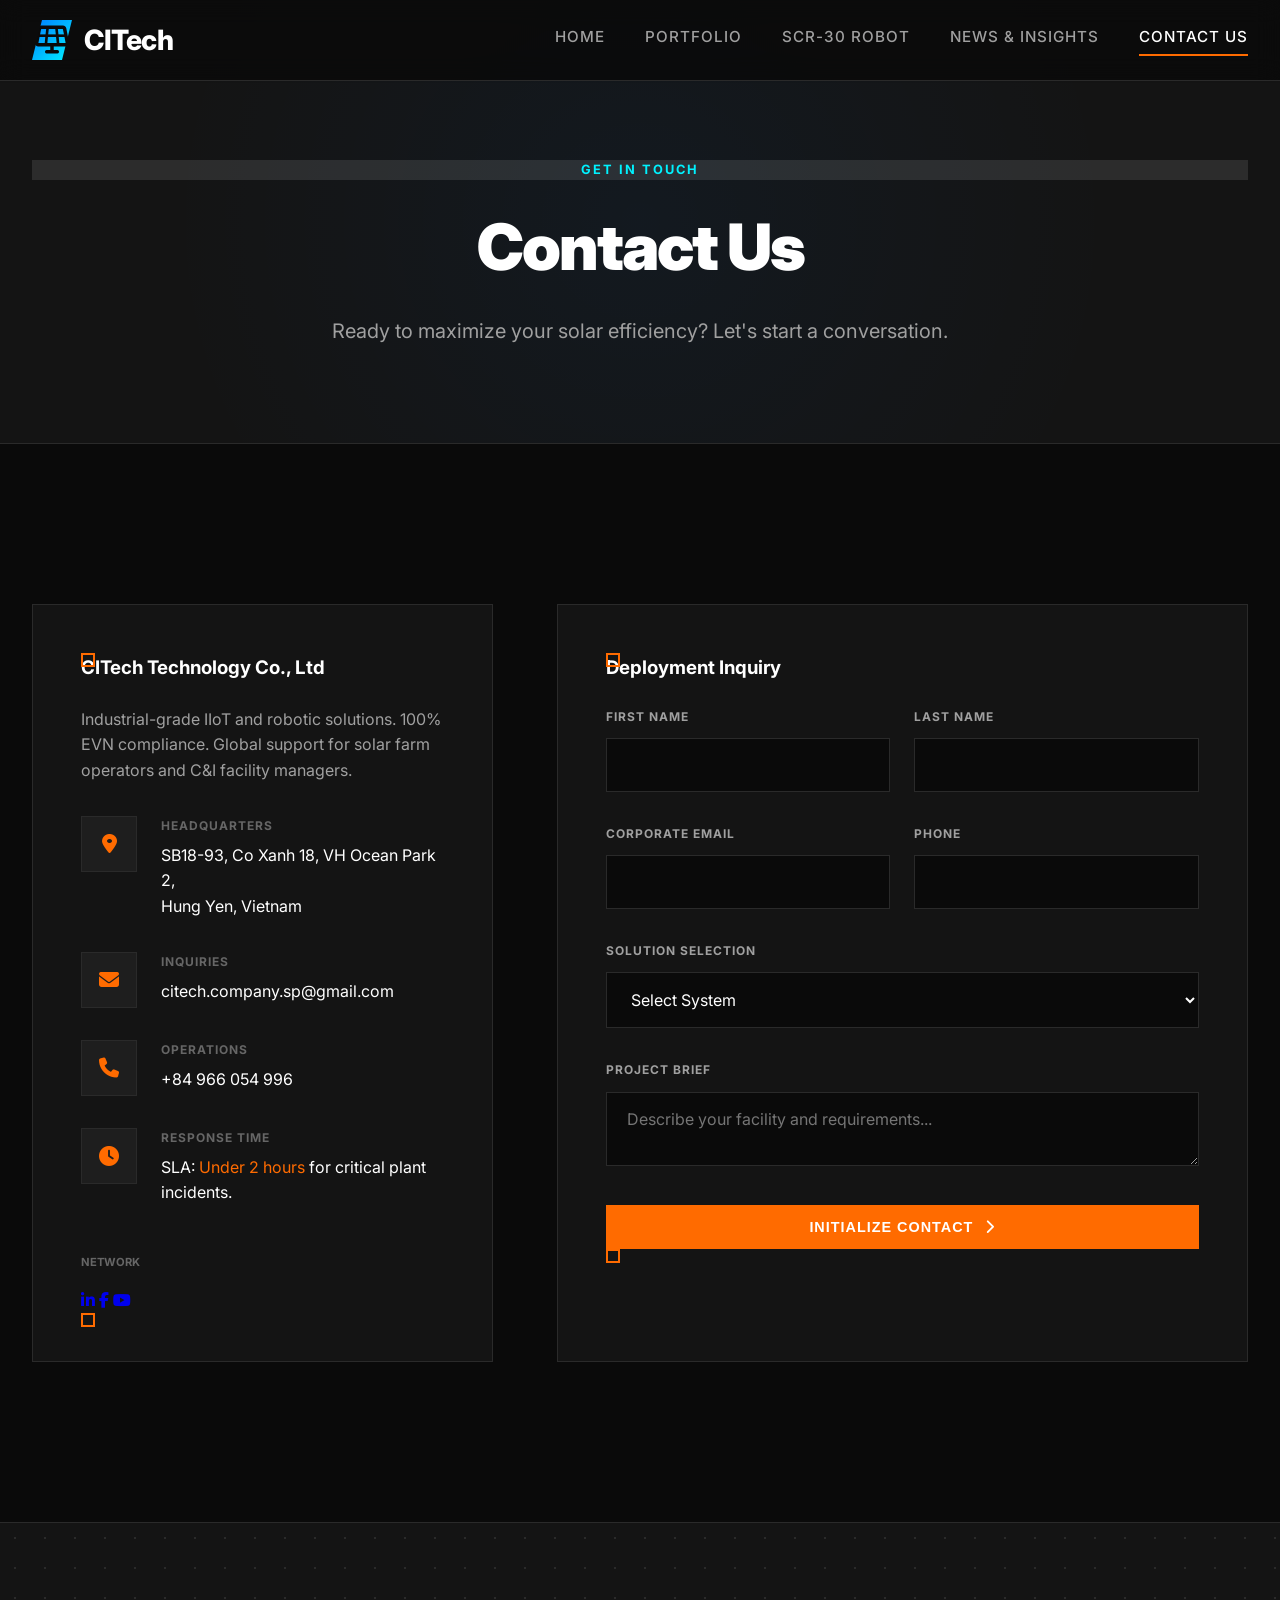
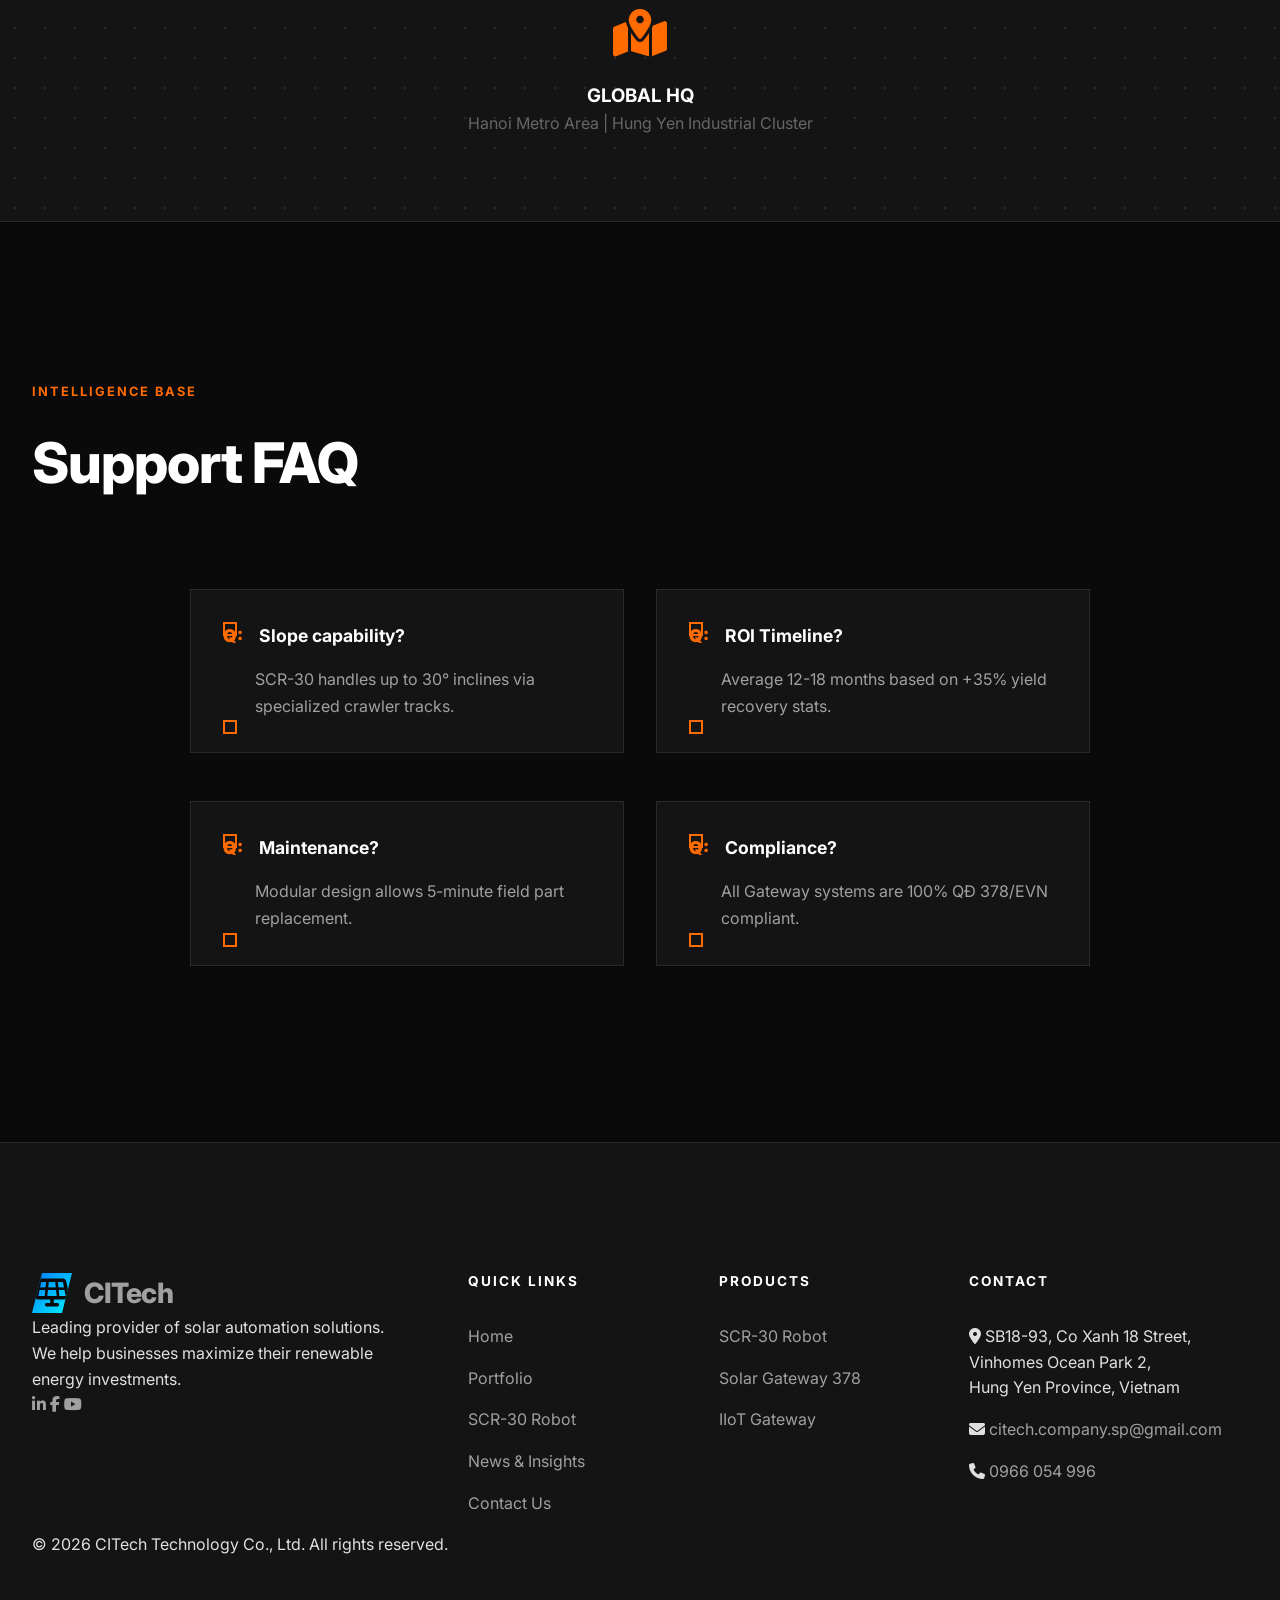
==== commit 173a61a5: "feat: redesign contact page with industrial theme and FAQ layout" ====
--- a/contact.html
+++ b/contact.html
@@ -49,21 +49,20 @@
         <div class="container">
             <div class="contact-grid">
                 <!-- Contact Info -->
-                <div class="contact-info-card">
-                    <h3 style="margin-bottom: 1.5rem; color: var(--gray-900);">CITech Technology Co., Ltd</h3>
-                    <p style="margin-bottom: 2rem; color: var(--gray-600); line-height: 1.6;">
-                        Founded with a vision to automate the renewable energy industry, CITech provides industrial-grade IIoT and robotic solutions. We are committed to high quality, 100% EVN compliance, and superior customer support.
+                <div class="contact-info-card stitch-border">
+                    <h3 style="margin-bottom: 1.5rem; color: var(--white);">CITech Technology Co., Ltd</h3>
+                    <p style="margin-bottom: 2rem; color: var(--text-dim); line-height: 1.6;">
+                        Industrial-grade IIoT and robotic solutions. 100% EVN compliance. 
+                        Global support for solar farm operators and C&I facility managers.
                     </p>
                     
-                    <h3 style="margin-bottom: 1.5rem; color: var(--gray-900);">Contact Information</h3>
-                    
                     <div class="contact-info-item">
                         <div class="contact-info-icon">
                             <i class="fas fa-map-marker-alt"></i>
                         </div>
                         <div class="contact-info-content">
-                            <h4>Address</h4>
-                            <p>SB18-93, Co Xanh 18 Street,<br>Vinhomes Ocean Park 2,<br>Hung Yen Province, Vietnam</p>
+                            <h4>Headquarters</h4>
+                            <p>SB18-93, Co Xanh 18, VH Ocean Park 2,<br>Hung Yen, Vietnam</p>
                         </div>
                     </div>
 
@@ -72,7 +71,7 @@
                             <i class="fas fa-envelope"></i>
                         </div>
                         <div class="contact-info-content">
-                            <h4>Email</h4>
+                            <h4>Inquiries</h4>
                             <p><a href="mailto:citech.company.sp@gmail.com">citech.company.sp@gmail.com</a></p>
                         </div>
                     </div>
@@ -82,8 +81,8 @@
                             <i class="fas fa-phone"></i>
                         </div>
                         <div class="contact-info-content">
-                            <h4>Phone</h4>
-                            <p><a href="tel:+84966054996">0966 054 996</a></p>
+                            <h4>Operations</h4>
+                            <p><a href="tel:+84966054996">+84 966 054 996</a></p>
                         </div>
                     </div>
 
@@ -92,73 +91,66 @@
                             <i class="fas fa-clock"></i>
                         </div>
                         <div class="contact-info-content">
-                            <h4>Business Hours</h4>
-                            <p>Monday - Friday: 8:00 AM - 6:00 PM<br>Saturday: 8:00 AM - 12:00 PM</p>
-                        </div>
-                    </div>
-
-                    <hr style="border: none; border-top: 1px solid var(--gray-300); margin: 1.5rem 0;">
-
-                    <h4 style="margin-bottom: 1rem; color: var(--gray-900);">Follow Us</h4>
-                    <div class="social-links">
-                        <a href="#" class="social-link" style="background: var(--primary);"><i class="fab fa-linkedin-in"></i></a>
-                        <a href="#" class="social-link" style="background: var(--primary);"><i class="fab fa-facebook-f"></i></a>
-                        <a href="#" class="social-link" style="background: var(--primary);"><i class="fab fa-youtube"></i></a>
+                            <h4>Response Time</h4>
+                            <p>SLA: <span style="color: var(--accent);">Under 2 hours</span> for critical plant incidents.</p>
+                        </div>
+                    </div>
+
+                    <div style="margin-top: 3rem;">
+                        <h4 style="color: var(--text-muted); font-size: 0.7rem; text-transform: uppercase; margin-bottom: 1rem;">Network</h4>
+                        <div class="social-links">
+                            <a href="#" class="social-link"><i class="fab fa-linkedin-in"></i></a>
+                            <a href="#" class="social-link"><i class="fab fa-facebook-f"></i></a>
+                            <a href="#" class="social-link"><i class="fab fa-youtube"></i></a>
+                        </div>
                     </div>
                 </div>
 
                 <!-- Contact Form -->
-                <div class="contact-form-card">
-                    <h3 style="margin-bottom: 1.5rem; color: var(--gray-900);">Send Us a Message</h3>
+                <div class="contact-form-card stitch-border">
+                    <h3 style="margin-bottom: 1.5rem; color: var(--white);">Deployment Inquiry</h3>
                     
                     <form id="contactForm">
                         <div class="form-row">
                             <div class="form-group">
-                                <label for="firstName">First Name *</label>
+                                <label for="firstName">First Name</label>
                                 <input type="text" id="firstName" name="firstName" required>
                             </div>
                             <div class="form-group">
-                                <label for="lastName">Last Name *</label>
+                                <label for="lastName">Last Name</label>
                                 <input type="text" id="lastName" name="lastName" required>
                             </div>
                         </div>
 
                         <div class="form-row">
                             <div class="form-group">
-                                <label for="email">Email Address *</label>
+                                <label for="email">Corporate Email</label>
                                 <input type="email" id="email" name="email" required>
                             </div>
                             <div class="form-group">
-                                <label for="phone">Phone Number</label>
+                                <label for="phone">Phone</label>
                                 <input type="tel" id="phone" name="phone">
                             </div>
                         </div>
 
                         <div class="form-group">
-                            <label for="company">Company Name</label>
-                            <input type="text" id="company" name="company">
+                            <label for="interest">Solution Selection</label>
+                            <select id="interest" name="interest" required>
+                                <option value="">Select System</option>
+                                <option value="scr30">SCR-30 Cleaning Robot</option>
+                                <option value="gateway378">Solar Gateway 378</option>
+                                <option value="iiot">IIoT Gateway R1 Plus</option>
+                                <option value="other">Custom Automation</option>
+                            </select>
                         </div>
 
                         <div class="form-group">
-                            <label for="interest">I'm Interested In *</label>
-                            <select id="interest" name="interest" required>
-                                <option value="">Select a product/service</option>
-                                <option value="scr30">SCR-30 Solar Cleaning Robot</option>
-                                <option value="gateway378">Solar Gateway 378</option>
-                                <option value="iiot">Orange Pi R1 Plus IIoT Gateway</option>
-                                <option value="consultation">General Consultation</option>
-                                <option value="partnership">Partnership Opportunity</option>
-                            </select>
-                        </div>
-
-                        <div class="form-group">
-                            <label for="message">Your Message *</label>
-                            <textarea id="message" name="message" placeholder="Tell us about your project, requirements, or questions..." required></textarea>
+                            <label for="message">Project Brief</label>
+                            <textarea id="message" name="message" placeholder="Describe your facility and requirements..." required></textarea>
                         </div>
 
                         <button type="submit" class="btn btn-primary" style="width: 100%; justify-content: center;">
-                            <i class="fas fa-paper-plane"></i>
-                            Send Message
+                            Initialize Contact <i class="fas fa-chevron-right"></i>
                         </button>
                     </form>
                 </div>
@@ -167,12 +159,12 @@
     </section>
 
     <!-- Map Section -->
-    <section style="padding: 0; background: var(--gray-200);">
-        <div style="width: 100%; height: 400px; background: linear-gradient(135deg, var(--gray-300) 0%, var(--gray-400) 100%); display: flex; align-items: center; justify-content: center;">
-            <div style="text-align: center; color: var(--gray-600);">
-                <i class="fas fa-map-marked-alt" style="font-size: 4rem; margin-bottom: 1rem; display: block;"></i>
-                <h3>Our Location</h3>
-                <p>SB18-93, Co Xanh 18 Street, Vinhomes Ocean Park 2<br>Hung Yen Province, Vietnam</p>
+    <section style="padding: 0;">
+        <div class="bg-grid" style="width: 100%; height: 300px; background-color: var(--surface); border-top: 1px solid var(--surface-border); border-bottom: 1px solid var(--surface-border); display: flex; align-items: center; justify-content: center;">
+            <div style="text-align: center; color: var(--text-muted);">
+                <i class="fas fa-map-marked-alt" style="font-size: 3rem; margin-bottom: 1.5rem; display: block; color: var(--accent);"></i>
+                <h3 style="color: var(--white);">GLOBAL HQ</h3>
+                <p>Hanoi Metro Area | Hung Yen Industrial Cluster</p>
             </div>
         </div>
     </section>
@@ -181,29 +173,29 @@
     <section class="section">
         <div class="container">
             <div class="section-header">
-                <span class="section-tag">FAQ</span>
-                <h2 class="section-title">Frequently Asked Questions</h2>
-            </div>
-
-            <div style="max-width: 800px; margin: 0 auto;">
-                <div style="margin-bottom: 1.5rem; padding: 1.5rem; background: var(--gray-100); border-radius: var(--radius);">
-                    <h4 style="margin-bottom: 0.5rem; color: var(--gray-900);">What types of solar installations can the SCR-30 clean?</h4>
-                    <p style="color: var(--gray-600);">The SCR-30 is designed for commercial & industrial rooftop solar systems and solar farms with panel inclinations from 25° to 30°.</p>
-                </div>
-
-                <div style="margin-bottom: 1.5rem; padding: 1.5rem; background: var(--gray-100); border-radius: var(--radius);">
-                    <h4 style="margin-bottom: 0.5rem; color: var(--gray-900);">How long does it take to see ROI on the cleaning robot?</h4>
-                    <p style="color: var(--gray-600);">Most clients see return on investment within 12-18 months through increased energy output (25-35% efficiency gain) and reduced labor costs.</p>
-                </div>
-
-                <div style="margin-bottom: 1.5rem; padding: 1.5rem; background: var(--gray-100); border-radius: var(--radius);">
-                    <h4 style="margin-bottom: 0.5rem; color: var(--gray-900);">Do you provide installation and training services?</h4>
-                    <p style="color: var(--gray-600);">Yes, we provide complete installation, commissioning, and operator training services for all our products.</p>
-                </div>
-
-                <div style="margin-bottom: 1.5rem; padding: 1.5rem; background: var(--gray-100); border-radius: var(--radius);">
-                    <h4 style="margin-bottom: 0.5rem; color: var(--gray-900);">What warranty do you offer?</h4>
-                    <p style="color: var(--gray-600);">We offer a comprehensive 2-year warranty on the SCR-30 robot and 1-year warranty on our gateway products, with extended service contracts available.</p>
+                <span class="section-tag">Intelligence Base</span>
+                <h2 class="section-title">Support FAQ</h2>
+            </div>
+
+            <div style="max-width: 900px; margin: 0 auto; display: grid; grid-template-columns: 1fr 1fr; gap: 2rem;">
+                <div class="faq-item stitch-border">
+                    <h4>Slope capability?</h4>
+                    <p>SCR-30 handles up to 30° inclines via specialized crawler tracks.</p>
+                </div>
+
+                <div class="faq-item stitch-border">
+                    <h4>ROI Timeline?</h4>
+                    <p>Average 12-18 months based on +35% yield recovery stats.</p>
+                </div>
+
+                <div class="faq-item stitch-border">
+                    <h4>Maintenance?</h4>
+                    <p>Modular design allows 5-minute field part replacement.</p>
+                </div>
+
+                <div class="faq-item stitch-border">
+                    <h4>Compliance?</h4>
+                    <p>All Gateway systems are 100% QĐ 378/EVN compliant.</p>
                 </div>
             </div>
         </div>
--- a/css/style.css
+++ b/css/style.css
@@ -1,34 +1,32 @@
 :root {
-    --primary: #0066cc;
-    --primary-dark: #0052a3;
-    --primary-light: #3385d6;
-    --secondary: #00a86b;
-    --accent: #ff6b35;
-    --dark: #1a1a2e;
-    --dark-light: #16213e;
-    --gray-900: #1f2937;
-    --gray-800: #374151;
-    --gray-700: #4b5563;
-    --gray-600: #6b7280;
-    --gray-500: #9ca3af;
-    --gray-400: #d1d5db;
-    --gray-300: #e5e7eb;
-    --gray-200: #f3f4f6;
-    --gray-100: #f9fafb;
+    --primary: #007bff; /* CITech Blue */
+    --primary-dark: #0056b3;
+    --primary-light: #4dabff;
+    --secondary: #00f2ff; /* Cyber Cyan */
+    --accent: #ff6b00; /* Industrial Orange */
+    --background: #0a0a0a;
+    --surface: #141414;
+    --surface-light: #1e1e1e;
+    --surface-border: #2a2a2a;
+    --text-main: #e0e0e0;
+    --text-dim: #a0a0a0;
+    --text-muted: #666666;
     --white: #ffffff;
-    --gradient-primary: linear-gradient(135deg, #0066cc 0%, #00a86b 100%);
-    --gradient-dark: linear-gradient(135deg, #1a1a2e 0%, #16213e 100%);
-    --shadow-sm: 0 1px 2px 0 rgba(0, 0, 0, 0.05);
-    --shadow: 0 4px 6px -1px rgba(0, 0, 0, 0.1), 0 2px 4px -1px rgba(0, 0, 0, 0.06);
-    --shadow-md: 0 10px 15px -3px rgba(0, 0, 0, 0.1), 0 4px 6px -2px rgba(0, 0, 0, 0.05);
-    --shadow-lg: 0 20px 25px -5px rgba(0, 0, 0, 0.1), 0 10px 10px -5px rgba(0, 0, 0, 0.04);
-    --shadow-xl: 0 25px 50px -12px rgba(0, 0, 0, 0.25);
-    --radius-sm: 0.375rem;
-    --radius: 0.5rem;
-    --radius-md: 0.75rem;
-    --radius-lg: 1rem;
-    --radius-xl: 1.5rem;
-    --transition: all 0.3s ease;
+    
+    --gradient-industrial: linear-gradient(135deg, #141414 0%, #0a0a0a 100%);
+    --gradient-accent: linear-gradient(135deg, #007bff 0%, #00f2ff 100%);
+    --gradient-orange: linear-gradient(135deg, #ff6b00 0%, #ff9e00 100%);
+    
+    --shadow-industrial: 0 10px 30px rgba(0, 0, 0, 0.5);
+    --border-stitch: 1px solid var(--surface-border);
+    
+    --radius-sm: 2px;
+    --radius: 4px;
+    --radius-md: 8px;
+    
+    --font-main: 'Inter', sans-serif;
+    --font-mono: 'JetBrains Mono', 'Roboto Mono', monospace;
+    --transition: all 0.3s cubic-bezier(0.4, 0, 0.2, 1);
 }
 
 * {
@@ -42,17 +40,41 @@
 }
 
 body {
-    font-family: 'Inter', -apple-system, BlinkMacSystemFont, 'Segoe UI', Roboto, sans-serif;
+    font-family: var(--font-main);
     line-height: 1.6;
-    color: var(--gray-800);
-    background: var(--white);
+    color: var(--text-main);
+    background: var(--background);
+    -webkit-font-smoothing: antialiased;
 }
 
 .container {
-    max-width: 1200px;
+    max-width: 1300px;
     margin: 0 auto;
-    padding: 0 1.5rem;
-}
+    padding: 0 2rem;
+}
+
+/* Industrial Patterns */
+.bg-grid {
+    background-image: radial-gradient(var(--surface-border) 1px, transparent 1px);
+    background-size: 30px 30px;
+}
+
+.stitch-border {
+    position: relative;
+    border: var(--border-stitch);
+}
+
+.stitch-border::before,
+.stitch-border::after {
+    content: '';
+    position: absolute;
+    width: 10px;
+    height: 10px;
+    border: 2px solid var(--accent);
+}
+
+.stitch-border-tl::before { top: -2px; left: -2px; border-right: 0; border-bottom: 0; }
+.stitch-border-br::after { bottom: -2px; right: -2px; border-left: 0; border-top: 0; }
 
 /* Navigation */
 .navbar {
@@ -60,9 +82,9 @@
     top: 0;
     left: 0;
     right: 0;
-    background: rgba(255, 255, 255, 0.95);
-    backdrop-filter: blur(10px);
-    box-shadow: var(--shadow-sm);
+    background: rgba(10, 10, 10, 0.85);
+    backdrop-filter: blur(12px);
+    border-bottom: 1px solid var(--surface-border);
     z-index: 1000;
     transition: var(--transition);
 }
@@ -71,79 +93,74 @@
     display: flex;
     justify-content: space-between;
     align-items: center;
-    height: 4rem;
+    height: 5rem;
 }
 
 .logo {
     display: flex;
     align-items: center;
-    gap: 0.5rem;
+    gap: 0.75rem;
     text-decoration: none;
-    color: var(--dark);
+    color: var(--white);
     font-weight: 800;
-    font-size: 1.5rem;
+    font-size: 1.75rem;
+    letter-spacing: -0.5px;
 }
 
 .logo-icon {
     width: 2.5rem;
     height: 2.5rem;
-    background: var(--gradient-primary);
-    border-radius: var(--radius);
+    background: var(--gradient-accent);
     display: flex;
     align-items: center;
     justify-content: center;
-    color: var(--white);
+    clip-path: polygon(25% 0%, 100% 0%, 75% 100%, 0% 100%);
+    color: var(--background);
 }
 
 .nav-menu {
     display: flex;
     list-style: none;
-    gap: 2rem;
+    gap: 2.5rem;
 }
 
 .nav-link {
     text-decoration: none;
-    color: var(--gray-700);
+    color: var(--text-dim);
     font-weight: 500;
+    font-size: 0.95rem;
+    text-transform: uppercase;
+    letter-spacing: 1px;
     transition: var(--transition);
-    position: relative;
 }
 
 .nav-link:hover,
 .nav-link.active {
-    color: var(--primary);
-}
-
-.nav-link::after {
+    color: var(--white);
+}
+
+.nav-link.active::after {
     content: '';
-    position: absolute;
-    bottom: -4px;
-    left: 0;
-    width: 0;
+    display: block;
+    width: 100%;
     height: 2px;
-    background: var(--primary);
-    transition: var(--transition);
-}
-
-.nav-link:hover::after,
-.nav-link.active::after {
-    width: 100%;
+    background: var(--accent);
+    margin-top: 4px;
 }
 
 .nav-toggle {
     display: none;
     flex-direction: column;
-    gap: 4px;
+    gap: 6px;
     background: none;
     border: none;
     cursor: pointer;
-    padding: 0.5rem;
 }
 
 .nav-toggle span {
-    width: 24px;
+    width: 30px;
     height: 2px;
-    background: var(--gray-800);
+    background: var(--white);
     transition: var(--transition);
 }
 
@@ -151,51 +168,51 @@
 .btn {
     display: inline-flex;
     align-items: center;
-    gap: 0.5rem;
-    padding: 0.75rem 1.5rem;
-    font-size: 1rem;
-    font-weight: 600;
+    gap: 0.75rem;
+    padding: 0.875rem 1.75rem;
+    font-size: 0.9rem;
+    font-weight: 700;
+    text-transform: uppercase;
+    letter-spacing: 1px;
     text-decoration: none;
-    border-radius: var(--radius-md);
     transition: var(--transition);
     cursor: pointer;
     border: none;
+    position: relative;
+    overflow: hidden;
 }
 
 .btn-primary {
-    background: var(--gradient-primary);
-    color: var(--white);
-    box-shadow: 0 4px 14px rgba(0, 102, 204, 0.4);
+    background: var(--accent);
+    color: var(--white);
 }
 
 .btn-primary:hover {
+    background: #ff8533;
     transform: translateY(-2px);
-    box-shadow: 0 6px 20px rgba(0, 102, 204, 0.5);
-}
-
-.btn-secondary {
-    background: var(--gray-100);
-    color: var(--primary);
-}
-
-.btn-secondary:hover {
-    background: var(--gray-200);
+    box-shadow: 0 5px 15px rgba(255, 107, 0, 0.3);
 }
 
 .btn-outline {
     background: transparent;
     color: var(--white);
-    border: 2px solid rgba(255, 255, 255, 0.3);
+    border: 1px solid var(--surface-border);
 }
 
 .btn-outline:hover {
-    background: rgba(255, 255, 255, 0.1);
-    border-color: var(--white);
-}
-
-.btn-large {
-    padding: 1rem 2rem;
-    font-size: 1.125rem;
+    background: var(--surface-light);
+    border-color: var(--text-dim);
+}
+
+.btn-secondary {
+    background: var(--surface-light);
+    color: var(--white);
+    border: 1px solid var(--surface-border);
+}
+
+.btn-secondary:hover {
+    background: var(--primary);
+    border-color: var(--primary);
 }
 
 /* Hero Section */
@@ -204,455 +221,267 @@
     display: flex;
     align-items: center;
     position: relative;
-    background: var(--dark);
-    overflow: hidden;
-}
-
-.hero-bg {
+    background: var(--background);
+    padding-top: 5rem;
+}
+
+.hero::before {
+    content: '';
     position: absolute;
     inset: 0;
-    background: 
-        radial-gradient(ellipse at 20% 50%, rgba(0, 102, 204, 0.15) 0%, transparent 50%),
-        radial-gradient(ellipse at 80% 20%, rgba(0, 168, 107, 0.1) 0%, transparent 40%),
-        radial-gradient(ellipse at 60% 80%, rgba(255, 107, 53, 0.08) 0%, transparent 40%);
-}
-
-.hero-gradient {
-    position: absolute;
-    inset: 0;
-    background: linear-gradient(135deg, rgba(26, 26, 46, 0.97) 0%, rgba(22, 33, 62, 0.95) 100%);
+    background-image: 
+        radial-gradient(circle at 20% 30%, rgba(0, 123, 255, 0.05) 0%, transparent 40%),
+        radial-gradient(circle at 80% 70%, rgba(255, 107, 0, 0.05) 0%, transparent 40%);
+    pointer-events: none;
 }
 
 .hero-content {
-    position: relative;
-    z-index: 1;
-    padding-top: 4rem;
-    max-width: 800px;
+    max-width: 900px;
 }
 
 .hero-badge {
     display: inline-flex;
     align-items: center;
     gap: 0.5rem;
-    padding: 0.5rem 1rem;
-    background: rgba(0, 168, 107, 0.2);
-    color: var(--secondary);
-    font-size: 0.875rem;
-    font-weight: 600;
-    border-radius: 2rem;
-    margin-bottom: 1.5rem;
-    border: 1px solid rgba(0, 168, 107, 0.3);
+    padding: 0.5rem 1.25rem;
+    background: rgba(255, 107, 0, 0.1);
+    color: var(--accent);
+    font-size: 0.8rem;
+    font-weight: 700;
+    text-transform: uppercase;
+    letter-spacing: 1px;
+    border-left: 3px solid var(--accent);
+    margin-bottom: 2rem;
 }
 
 .hero-title {
-    font-size: clamp(2.5rem, 5vw, 4rem);
-    font-weight: 800;
-    line-height: 1.1;
-    color: var(--white);
-    margin-bottom: 1.5rem;
-}
-
-.hero-title .highlight {
-    background: var(--gradient-primary);
-    -webkit-background-clip: text;
-    -webkit-text-fill-color: transparent;
-    background-clip: text;
+    font-size: clamp(3rem, 8vw, 5.5rem);
+    font-weight: 900;
+    line-height: 0.95;
+    color: var(--white);
+    margin-bottom: 2rem;
+    letter-spacing: -2px;
+}
+
+.hero-title span {
+    color: transparent;
+    -webkit-text-stroke: 1px rgba(255, 255, 255, 0.3);
 }
 
 .hero-subtitle {
     font-size: 1.25rem;
-    color: var(--gray-400);
-    margin-bottom: 2rem;
-    line-height: 1.7;
-}
-
-.hero-subtitle strong {
-    color: var(--white);
-}
-
-.hero-cta {
-    display: flex;
-    gap: 1rem;
-    flex-wrap: wrap;
+    color: var(--text-dim);
     margin-bottom: 3rem;
+    max-width: 600px;
 }
 
 .hero-stats {
     display: grid;
     grid-template-columns: repeat(4, 1fr);
-    gap: 2rem;
-    padding-top: 2rem;
-    border-top: 1px solid rgba(255, 255, 255, 0.1);
+    gap: 1px;
+    background: var(--surface-border);
+    border: 1px solid var(--surface-border);
+    margin-top: 4rem;
 }
 
 .stat-item {
-    text-align: center;
+    background: var(--background);
+    padding: 2rem;
+    text-align: left;
 }
 
 .stat-number {
     display: block;
-    font-size: 2rem;
-    font-weight: 800;
-    color: var(--white);
-}
-
-.stat-label {
-    font-size: 0.875rem;
-    color: var(--gray-500);
-}
-
-.hero-scroll {
-    position: absolute;
-    bottom: 2rem;
-    left: 50%;
-    transform: translateX(-50%);
-}
-
-.scroll-indicator {
-    display: flex;
-    flex-direction: column;
-    align-items: center;
-    gap: 0.5rem;
-    color: var(--gray-500);
-    text-decoration: none;
-    font-size: 0.875rem;
-    transition: var(--transition);
-}
-
-.scroll-indicator:hover {
-    color: var(--white);
-}
-
-.scroll-indicator i {
-    animation: bounce 2s infinite;
-}
-
-@keyframes bounce {
-    0%, 20%, 50%, 80%, 100% { transform: translateY(0); }
-    40% { transform: translateY(-10px); }
-    60% { transform: translateY(-5px); }
-}
-
-/* Sections */
-.section {
-    padding: 6rem 0;
-}
-
-.section-dark {
-    background: var(--dark);
-    color: var(--white);
-}
-
-.section-header {
-    text-align: center;
-    max-width: 600px;
-    margin: 0 auto 3rem;
-}
-
-.section-header.light .section-title,
-.section-header.light .section-desc {
-    color: var(--white);
-}
-
-.section-tag {
-    display: inline-block;
-    padding: 0.375rem 1rem;
-    background: rgba(0, 102, 204, 0.1);
-    color: var(--primary);
-    font-size: 0.875rem;
-    font-weight: 600;
-    border-radius: 2rem;
-    margin-bottom: 1rem;
-}
-
-.section-dark .section-tag {
-    background: rgba(255, 255, 255, 0.1);
-    color: var(--secondary);
-}
-
-.section-title {
+    font-family: var(--font-mono);
     font-size: 2.5rem;
     font-weight: 700;
-    color: var(--gray-900);
+    color: var(--white);
+}
+
+.stat-label {
+    font-size: 0.75rem;
+    text-transform: uppercase;
+    letter-spacing: 1px;
+    color: var(--text-muted);
+}
+
+/* Section Header */
+.section {
+    padding: 10rem 0;
+}
+
+.section-header {
+    margin-bottom: 5rem;
+}
+
+.section-tag {
+    color: var(--accent);
+    font-weight: 700;
+    font-size: 0.8rem;
+    text-transform: uppercase;
+    letter-spacing: 2px;
     margin-bottom: 1rem;
+    display: block;
+}
+
+.section-title {
+    font-size: clamp(2.5rem, 5vw, 3.5rem);
+    font-weight: 800;
+    color: var(--white);
+    margin-bottom: 1.5rem;
+    letter-spacing: -1px;
 }
 
 .section-desc {
-    color: var(--gray-600);
-    font-size: 1.125rem;
+    color: var(--text-dim);
+    font-size: 1.15rem;
+    max-width: 600px;
+}
+
+/* Cards */
+.card-industrial {
+    background: var(--surface);
+    border: 1px solid var(--surface-border);
+    padding: 3rem;
+    transition: var(--transition);
+    position: relative;
+}
+
+.card-industrial:hover {
+    border-color: var(--primary);
+    background: var(--surface-light);
+    transform: translateY(-5px);
+}
+
+.card-icon {
+    font-size: 2.5rem;
+    color: var(--primary);
+    margin-bottom: 2rem;
 }
 
 /* Products Grid */
 .products-grid {
     display: grid;
-    grid-template-columns: repeat(auto-fit, minmax(350px, 1fr));
-    gap: 2rem;
+    grid-template-columns: repeat(auto-fit, minmax(400px, 1fr));
+    gap: 3rem;
 }
 
 .product-card {
-    background: var(--white);
-    border-radius: var(--radius-lg);
+    background: var(--surface);
+    border: 1px solid var(--surface-border);
+    display: flex;
+    flex-direction: column;
+}
+
+.product-image {
+    height: 300px;
+    background: #111;
+    display: flex;
+    align-items: center;
+    justify-content: center;
+    position: relative;
     overflow: hidden;
-    box-shadow: var(--shadow-md);
-    transition: var(--transition);
-}
-
-.product-card:hover {
-    transform: translateY(-8px);
-    box-shadow: var(--shadow-xl);
-}
-
-.product-card.featured {
-    grid-column: 1 / -1;
-    display: grid;
-    grid-template-columns: 1fr 1fr;
-}
-
-.product-image {
-    position: relative;
-    height: 280px;
-    background: var(--gradient-dark);
-    overflow: hidden;
-}
-
-.product-card.featured .product-image {
-    height: auto;
-}
-
-.product-placeholder {
-    width: 100%;
-    height: 100%;
-    display: flex;
-    align-items: center;
-    justify-content: center;
+}
+
+.product-image i {
     font-size: 6rem;
-    color: var(--primary-light);
-    background: linear-gradient(135deg, rgba(0, 102, 204, 0.1) 0%, rgba(0, 168, 107, 0.1) 100%);
-}
-
-.product-placeholder.gateway {
-    color: var(--secondary);
-}
-
-.product-placeholder.iiot {
-    color: var(--accent);
-}
-
-.product-badge {
-    position: absolute;
-    top: 1rem;
-    right: 1rem;
-    padding: 0.375rem 1rem;
-    background: var(--accent);
-    color: var(--white);
-    font-size: 0.75rem;
-    font-weight: 700;
-    text-transform: uppercase;
-    border-radius: var(--radius-sm);
+    color: var(--surface-border);
 }
 
 .product-content {
-    padding: 2rem;
+    padding: 2.5rem;
 }
 
 .product-title {
-    font-size: 1.5rem;
-    font-weight: 700;
-    color: var(--gray-900);
+    font-size: 1.75rem;
+    font-weight: 800;
+    color: var(--white);
     margin-bottom: 1rem;
-}
-
-.product-desc {
-    color: var(--gray-600);
-    margin-bottom: 1.5rem;
-    line-height: 1.7;
 }
 
 .product-features {
     list-style: none;
-    margin-bottom: 1.5rem;
+    margin: 2rem 0;
 }
 
 .product-features li {
     display: flex;
     align-items: center;
-    gap: 0.75rem;
-    margin-bottom: 0.75rem;
-    color: var(--gray-700);
+    gap: 1rem;
+    margin-bottom: 1rem;
+    color: var(--text-dim);
+    font-size: 0.95rem;
 }
 
 .product-features i {
-    color: var(--secondary);
-}
-
-/* Features Grid */
-.features-grid {
-    display: grid;
-    grid-template-columns: repeat(auto-fit, minmax(250px, 1fr));
-    gap: 2rem;
-}
-
-.feature-card {
-    text-align: center;
-    padding: 2rem;
-    background: rgba(255, 255, 255, 0.05);
-    border-radius: var(--radius-lg);
-    border: 1px solid rgba(255, 255, 255, 0.1);
-    transition: var(--transition);
-}
-
-.feature-card:hover {
-    background: rgba(255, 255, 255, 0.1);
-    transform: translateY(-4px);
-}
-
-.feature-icon {
-    width: 4rem;
-    height: 4rem;
-    margin: 0 auto 1.5rem;
-    background: var(--gradient-primary);
-    border-radius: var(--radius-md);
-    display: flex;
-    align-items: center;
-    justify-content: center;
-    font-size: 1.75rem;
-    color: var(--white);
-}
-
-.feature-card h3 {
-    font-size: 1.25rem;
-    margin-bottom: 0.75rem;
-}
-
-.feature-card p {
-    color: var(--gray-400);
-    font-size: 0.9375rem;
-}
-
-/* CTA Section */
-.cta-section {
-    padding: 5rem 0;
-    background: var(--gradient-primary);
-    text-align: center;
-}
-
-.cta-content h2 {
-    font-size: 2.5rem;
-    color: var(--white);
-    margin-bottom: 1rem;
-}
-
-.cta-content p {
-    font-size: 1.25rem;
-    color: rgba(255, 255, 255, 0.9);
-    margin-bottom: 2rem;
-    max-width: 600px;
-    margin-left: auto;
-    margin-right: auto;
-}
-
-.cta-section .btn-primary {
-    background: var(--white);
-    color: var(--primary);
-}
-
-.cta-section .btn-primary:hover {
-    background: var(--gray-100);
+    color: var(--accent);
+    font-size: 0.8rem;
 }
 
 /* Footer */
 .footer {
-    background: var(--dark);
-    color: var(--gray-400);
-    padding: 4rem 0 2rem;
+    background: var(--surface);
+    padding: 8rem 0 4rem;
+    border-top: 1px solid var(--surface-border);
 }
 
 .footer-grid {
     display: grid;
     grid-template-columns: 2fr 1fr 1fr 1.5fr;
-    gap: 3rem;
-    margin-bottom: 3rem;
-}
-
-.footer-brand .logo {
+    gap: 4rem;
+}
+
+.footer h4 {
+    color: var(--white);
+    text-transform: uppercase;
+    font-size: 0.85rem;
+    letter-spacing: 2px;
+    margin-bottom: 2rem;
+}
+
+.footer ul {
+    list-style: none;
+}
+
+.footer li {
     margin-bottom: 1rem;
 }
 
-.footer-desc {
-    line-height: 1.7;
-    margin-bottom: 1.5rem;
-}
-
-.social-links {
-    display: flex;
-    gap: 1rem;
-}
-
-.social-link {
-    width: 2.5rem;
-    height: 2.5rem;
-    background: rgba(255, 255, 255, 0.1);
-    border-radius: var(--radius);
-    display: flex;
-    align-items: center;
-    justify-content: center;
-    color: var(--white);
+.footer a {
+    color: var(--text-dim);
     text-decoration: none;
     transition: var(--transition);
 }
 
-.social-link:hover {
-    background: var(--primary);
-    transform: translateY(-2px);
-}
-
-.footer-links h4,
-.footer-contact h4 {
-    color: var(--white);
-    font-size: 1rem;
-    margin-bottom: 1.25rem;
-}
-
-.footer-links ul,
-.footer-contact ul {
-    list-style: none;
-}
-
-.footer-links li,
-.footer-contact li {
-    margin-bottom: 0.75rem;
-}
-
-.footer-links a,
-.footer-contact a {
-    color: var(--gray-400);
-    text-decoration: none;
-    transition: var(--transition);
-}
-
-.footer-links a:hover,
-.footer-contact a:hover {
-    color: var(--primary-light);
-}
-
-.footer-contact i {
-    width: 1.25rem;
-    margin-right: 0.5rem;
-    color: var(--primary-light);
-}
-
-.footer-bottom {
-    padding-top: 2rem;
-    border-top: 1px solid rgba(255, 255, 255, 0.1);
-    text-align: center;
-    font-size: 0.875rem;
+.footer a:hover {
+    color: var(--white);
+    padding-left: 5px;
+}
+
+/* Mobile */
+@media (max-width: 768px) {
+    .nav-menu {
+        display: none;
+    }
+    
+    .nav-toggle {
+        display: flex;
+    }
+    
+    .hero-stats {
+        grid-template-columns: repeat(2, 1fr);
+    }
+    
+    .footer-grid {
+        grid-template-columns: 1fr;
+    }
 }
 
 /* Page Header */
 .page-header {
-    padding: 8rem 0 4rem;
-    background: var(--dark);
-    text-align: center;
+    padding: 10rem 0 6rem;
+    background: var(--surface);
+    border-bottom: 1px solid var(--surface-border);
     position: relative;
     overflow: hidden;
 }
@@ -661,93 +490,94 @@
     content: '';
     position: absolute;
     inset: 0;
-    background: 
-        radial-gradient(ellipse at 30% 50%, rgba(0, 102, 204, 0.2) 0%, transparent 50%),
-        radial-gradient(ellipse at 70% 50%, rgba(0, 168, 107, 0.15) 0%, transparent 50%);
+    background: radial-gradient(circle at 50% 50%, rgba(0, 123, 255, 0.05) 0%, transparent 70%);
 }
 
 .page-header-content {
     position: relative;
     z-index: 1;
+    text-align: center;
 }
 
 .page-header h1 {
-    font-size: 3rem;
-    color: var(--white);
-    margin-bottom: 1rem;
+    font-size: clamp(3rem, 6vw, 4rem);
+    font-weight: 900;
+    color: var(--white);
+    letter-spacing: -2px;
+    margin: 1rem 0;
 }
 
 .page-header p {
+    color: var(--text-dim);
     font-size: 1.25rem;
-    color: var(--gray-400);
-    max-width: 600px;
+    max-width: 700px;
     margin: 0 auto;
 }
 
-/* Portfolio Grid */
+/* Portfolio Card Industrial */
 .portfolio-grid {
     display: grid;
-    grid-template-columns: repeat(auto-fit, minmax(350px, 1fr));
+    grid-template-columns: repeat(auto-fit, minmax(400px, 1fr));
     gap: 2rem;
 }
 
 .portfolio-card {
-    background: var(--white);
-    border-radius: var(--radius-lg);
-    overflow: hidden;
-    box-shadow: var(--shadow-md);
+    background: var(--surface);
+    border: 1px solid var(--surface-border);
     transition: var(--transition);
 }
 
 .portfolio-card:hover {
-    transform: translateY(-8px);
-    box-shadow: var(--shadow-xl);
+    border-color: var(--accent);
+    transform: translateY(-5px);
 }
 
 .portfolio-image {
-    height: 240px;
-    background: var(--gradient-dark);
+    height: 250px;
+    background: #111;
+    display: flex;
+    align-items: center;
+    justify-content: center;
     position: relative;
     overflow: hidden;
 }
 
-.portfolio-placeholder {
-    width: 100%;
-    height: 100%;
-    display: flex;
-    align-items: center;
-    justify-content: center;
-    font-size: 4rem;
-    color: var(--primary-light);
-    background: linear-gradient(135deg, rgba(0, 102, 204, 0.1) 0%, rgba(0, 168, 107, 0.1) 100%);
+.portfolio-image i {
+    font-size: 5rem;
+    color: var(--surface-border);
 }
 
 .portfolio-content {
-    padding: 1.5rem;
+    padding: 2.5rem;
 }
 
 .portfolio-meta {
     display: flex;
-    gap: 1rem;
-    margin-bottom: 0.75rem;
-    font-size: 0.875rem;
-    color: var(--gray-500);
+    gap: 1.5rem;
+    margin-bottom: 1.5rem;
+    font-family: var(--font-mono);
+    font-size: 0.75rem;
+    color: var(--text-muted);
+    text-transform: uppercase;
+    letter-spacing: 1px;
 }
 
 .portfolio-meta i {
-    margin-right: 0.25rem;
+    color: var(--primary);
+    margin-right: 0.5rem;
 }
 
 .portfolio-content h3 {
-    font-size: 1.25rem;
-    color: var(--gray-900);
-    margin-bottom: 0.75rem;
+    font-size: 1.5rem;
+    color: var(--white);
+    margin-bottom: 1rem;
+    font-weight: 700;
 }
 
 .portfolio-content p {
-    color: var(--gray-600);
-    font-size: 0.9375rem;
-    line-height: 1.6;
+    color: var(--text-dim);
+    font-size: 0.95rem;
+    line-height: 1.7;
 }
 
 /* News Grid */
@@ -838,88 +668,85 @@
     gap: 0.75rem;
 }
 
-/* Contact Section */
+/* Contact Form Industrial */
 .contact-grid {
     display: grid;
     grid-template-columns: 1fr 1.5fr;
-    gap: 3rem;
+    gap: 4rem;
 }
 
 .contact-info-card {
-    background: var(--white);
-    padding: 2rem;
-    border-radius: var(--radius-lg);
-    box-shadow: var(--shadow-md);
+    background: var(--surface);
+    border: 1px solid var(--surface-border);
+    padding: 3rem;
 }
 
 .contact-info-item {
     display: flex;
-    gap: 1rem;
-    margin-bottom: 1.5rem;
-}
-
-.contact-info-item:last-child {
-    margin-bottom: 0;
+    gap: 1.5rem;
+    margin-bottom: 2rem;
 }
 
 .contact-info-icon {
-    width: 3rem;
-    height: 3rem;
-    background: rgba(0, 102, 204, 0.1);
-    border-radius: var(--radius);
+    width: 3.5rem;
+    height: 3.5rem;
+    background: var(--surface-light);
+    border: 1px solid var(--surface-border);
     display: flex;
     align-items: center;
     justify-content: center;
     font-size: 1.25rem;
-    color: var(--primary);
+    color: var(--accent);
     flex-shrink: 0;
 }
 
 .contact-info-content h4 {
-    font-size: 1rem;
-    color: var(--gray-900);
-    margin-bottom: 0.25rem;
+    font-size: 0.75rem;
+    text-transform: uppercase;
+    letter-spacing: 1px;
+    color: var(--text-muted);
+    margin-bottom: 0.5rem;
 }
 
 .contact-info-content p,
 .contact-info-content a {
-    color: var(--gray-600);
+    color: var(--white);
     text-decoration: none;
+    font-size: 1rem;
     line-height: 1.6;
 }
 
-.contact-info-content a:hover {
-    color: var(--primary);
-}
-
 .contact-form-card {
-    background: var(--white);
-    padding: 2rem;
-    border-radius: var(--radius-lg);
-    box-shadow: var(--shadow-md);
+    background: var(--surface);
+    border: 1px solid var(--surface-border);
+    padding: 3rem;
 }
 
 .form-group {
-    margin-bottom: 1.5rem;
+    margin-bottom: 2rem;
 }
 
 .form-group label {
     display: block;
-    font-weight: 600;
-    color: var(--gray-800);
-    margin-bottom: 0.5rem;
+    font-size: 0.75rem;
+    text-transform: uppercase;
+    letter-spacing: 1px;
+    color: var(--text-dim);
+    margin-bottom: 0.75rem;
+    font-weight: 700;
 }
 
 .form-group input,
 .form-group textarea,
 .form-group select {
     width: 100%;
-    padding: 0.75rem 1rem;
-    border: 2px solid var(--gray-300);
-    border-radius: var(--radius);
+    padding: 1rem 1.25rem;
+    background: var(--background);
+    border: 1px solid var(--surface-border);
+    color: var(--white);
     font-size: 1rem;
+    font-family: var(--font-main);
     transition: var(--transition);
-    font-family: inherit;
 }
 
 .form-group input:focus,
@@ -927,17 +754,42 @@
 .form-group select:focus {
     outline: none;
     border-color: var(--primary);
-}
-
-.form-group textarea {
-    min-height: 150px;
-    resize: vertical;
+    background: var(--surface);
 }
 
 .form-row {
     display: grid;
     grid-template-columns: 1fr 1fr;
+    gap: 1.5rem;
+}
+
+/* FAQ Industrial */
+.faq-item {
+    background: var(--surface);
+    border: 1px solid var(--surface-border);
+    padding: 2rem;
+    margin-bottom: 1rem;
+}
+
+.faq-item h4 {
+    color: var(--white);
+    font-size: 1.1rem;
+    margin-bottom: 1rem;
+    display: flex;
     gap: 1rem;
+    align-items: center;
+}
+
+.faq-item h4::before {
+    content: 'Q:';
+    color: var(--accent);
+    font-weight: 900;
+}
+
+.faq-item p {
+    color: var(--text-dim);
+    line-height: 1.7;
+    padding-left: 2rem;
 }
 
 /* SCR-30 Product Page */
@@ -1042,53 +894,77 @@
 .specs-table {
     width: 100%;
     border-collapse: collapse;
-    margin-top: 1rem;
+    margin: 2rem 0;
+    background: var(--surface);
+    border: 1px solid var(--surface-border);
 }
 
 .specs-table th,
 .specs-table td {
-    padding: 1rem 1.5rem;
+    padding: 1.25rem 2rem;
     text-align: left;
-    border-bottom: 1px solid var(--gray-300);
+    border-bottom: 1px solid var(--surface-border);
 }
 
 .specs-table th {
-    background: var(--gray-100);
+    background: rgba(255, 255, 255, 0.02);
+    color: var(--text-dim);
     font-weight: 600;
-    color: var(--gray-800);
-    width: 40%;
+    text-transform: uppercase;
+    font-size: 0.75rem;
+    letter-spacing: 1px;
+    width: 35%;
 }
 
 .specs-table td {
-    color: var(--gray-700);
+    color: var(--white);
+    font-family: var(--font-mono);
+    font-size: 0.9rem;
+}
+
+.specs-table tr:last-child th,
+.specs-table tr:last-child td {
+    border-bottom: none;
+}
+
+.specs-table tr:hover td {
+    color: var(--secondary);
 }
 
 /* Tabs */
 .tabs {
     display: flex;
-    gap: 1rem;
-    margin-bottom: 2rem;
-    border-bottom: 2px solid var(--gray-300);
+    gap: 0.5rem;
+    margin-bottom: 3rem;
+    border-bottom: 1px solid var(--surface-border);
+    padding-bottom: 1px;
 }
 
 .tab {
-    padding: 1rem 1.5rem;
-    background: none;
-    border: none;
-    font-size: 1rem;
-    font-weight: 600;
-    color: var(--gray-500);
+    padding: 1rem 2rem;
+    background: var(--surface);
+    border: 1px solid var(--surface-border);
+    border-bottom: none;
+    color: var(--text-dim);
+    font-weight: 700;
+    text-transform: uppercase;
+    letter-spacing: 1px;
+    font-size: 0.8rem;
     cursor: pointer;
+    transition: var(--transition);
     position: relative;
-    transition: var(--transition);
 }
 
 .tab:hover {
-    color: var(--primary);
+    color: var(--white);
+    background: var(--surface-light);
 }
 
 .tab.active {
-    color: var(--primary);
+    background: var(--background);
+    color: var(--accent);
+    border-color: var(--surface-border);
+    border-top: 2px solid var(--accent);
 }
 
 .tab.active::after {
@@ -1097,16 +973,59 @@
     bottom: -2px;
     left: 0;
     right: 0;
-    height: 2px;
-    background: var(--primary);
+    height: 3px;
+    background: var(--background);
 }
 
 .tab-content {
     display: none;
+    animation: fadeIn 0.4s ease;
 }
 
 .tab-content.active {
     display: block;
+}
+
+@keyframes fadeIn {
+    from { opacity: 0; transform: translateY(10px); }
+    to { opacity: 1; transform: translateY(0); }
+}
+
+/* Product Specs Grid in Hero */
+.product-hero-specs {
+    display: grid;
+    grid-template-columns: repeat(2, 1fr);
+    gap: 1.5rem;
+    margin-top: 3rem;
+}
+
+.spec-item {
+    display: flex;
+    align-items: center;
+    gap: 1.25rem;
+    padding: 1.25rem;
+    background: var(--surface);
+    border: 1px solid var(--surface-border);
+}
+
+.spec-item i {
+    font-size: 1.5rem;
+    color: var(--accent);
+}
+
+.spec-item span {
+    display: block;
+    font-size: 0.7rem;
+    text-transform: uppercase;
+    letter-spacing: 1px;
+    color: var(--text-muted);
+}
+
+.spec-item strong {
+    display: block;
+    font-size: 1.1rem;
+    color: var(--white);
+    font-family: var(--font-mono);
 }
 
 /* Responsive */
